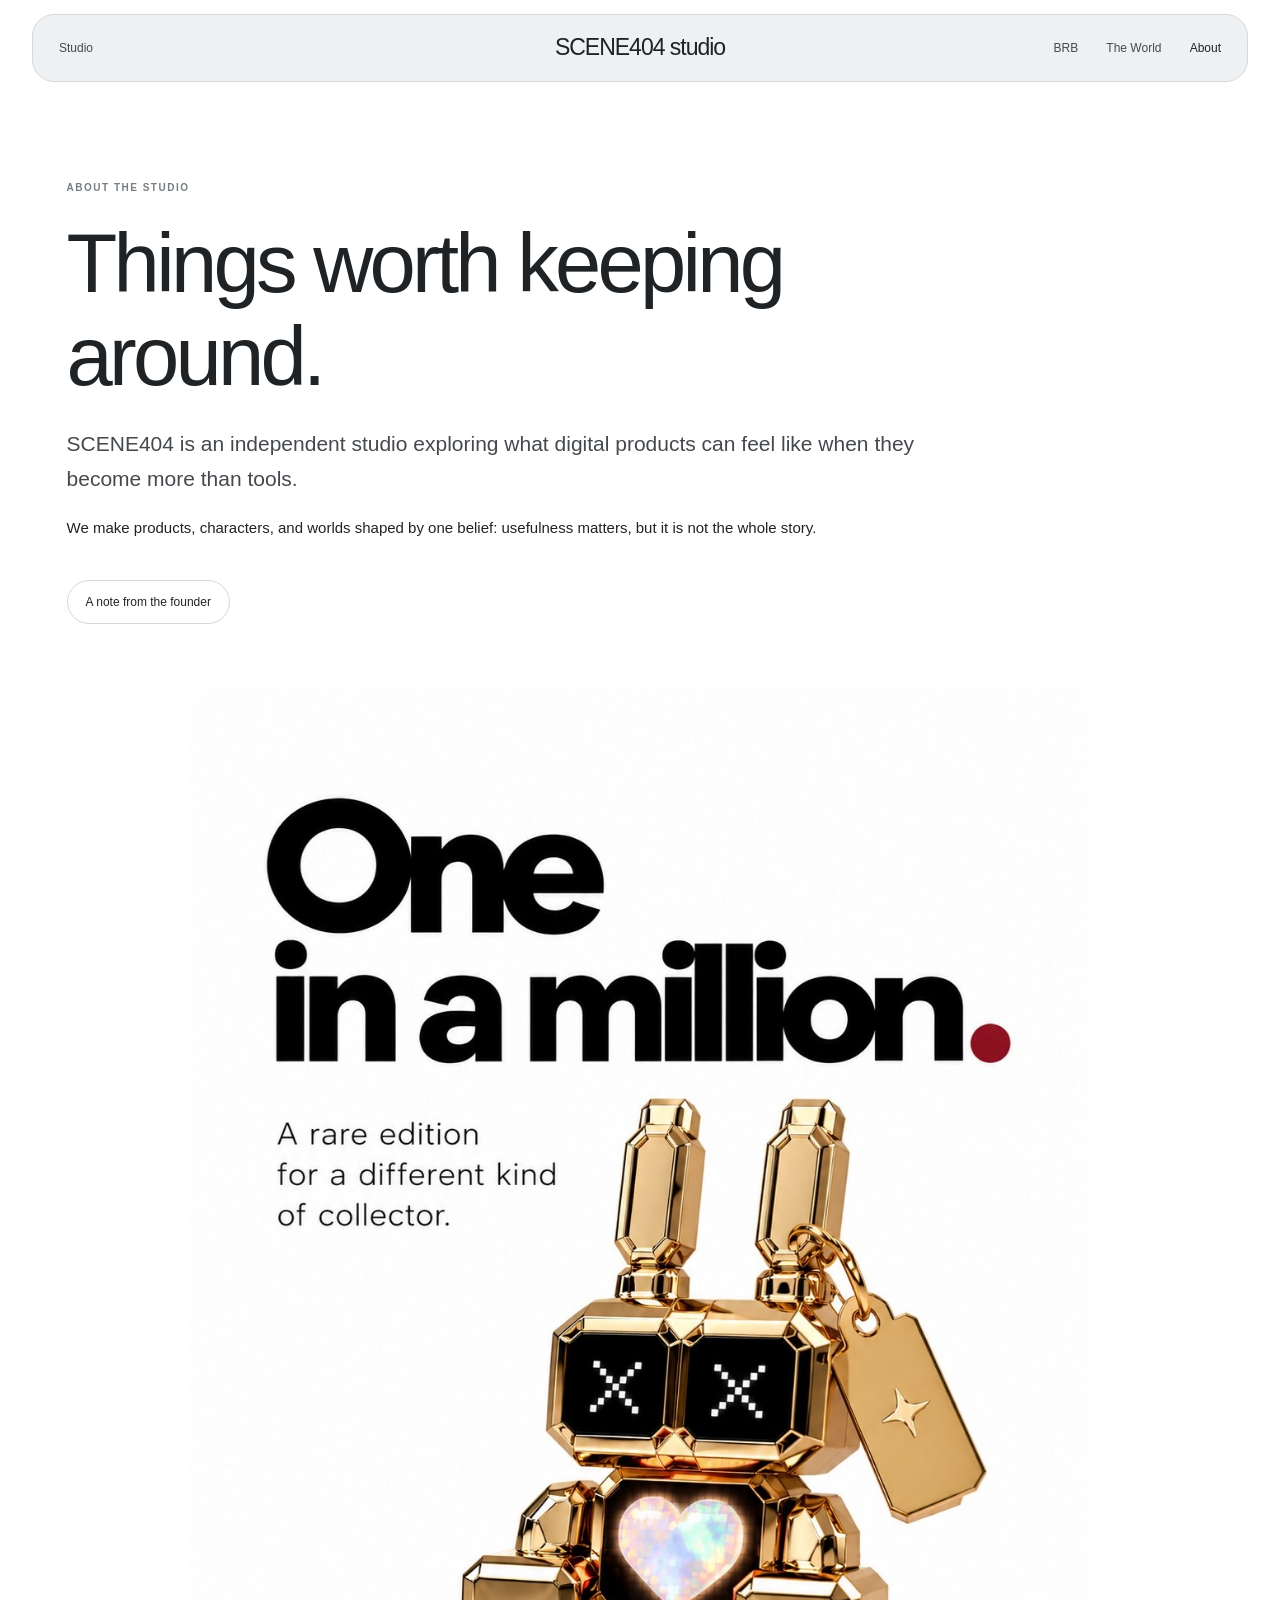
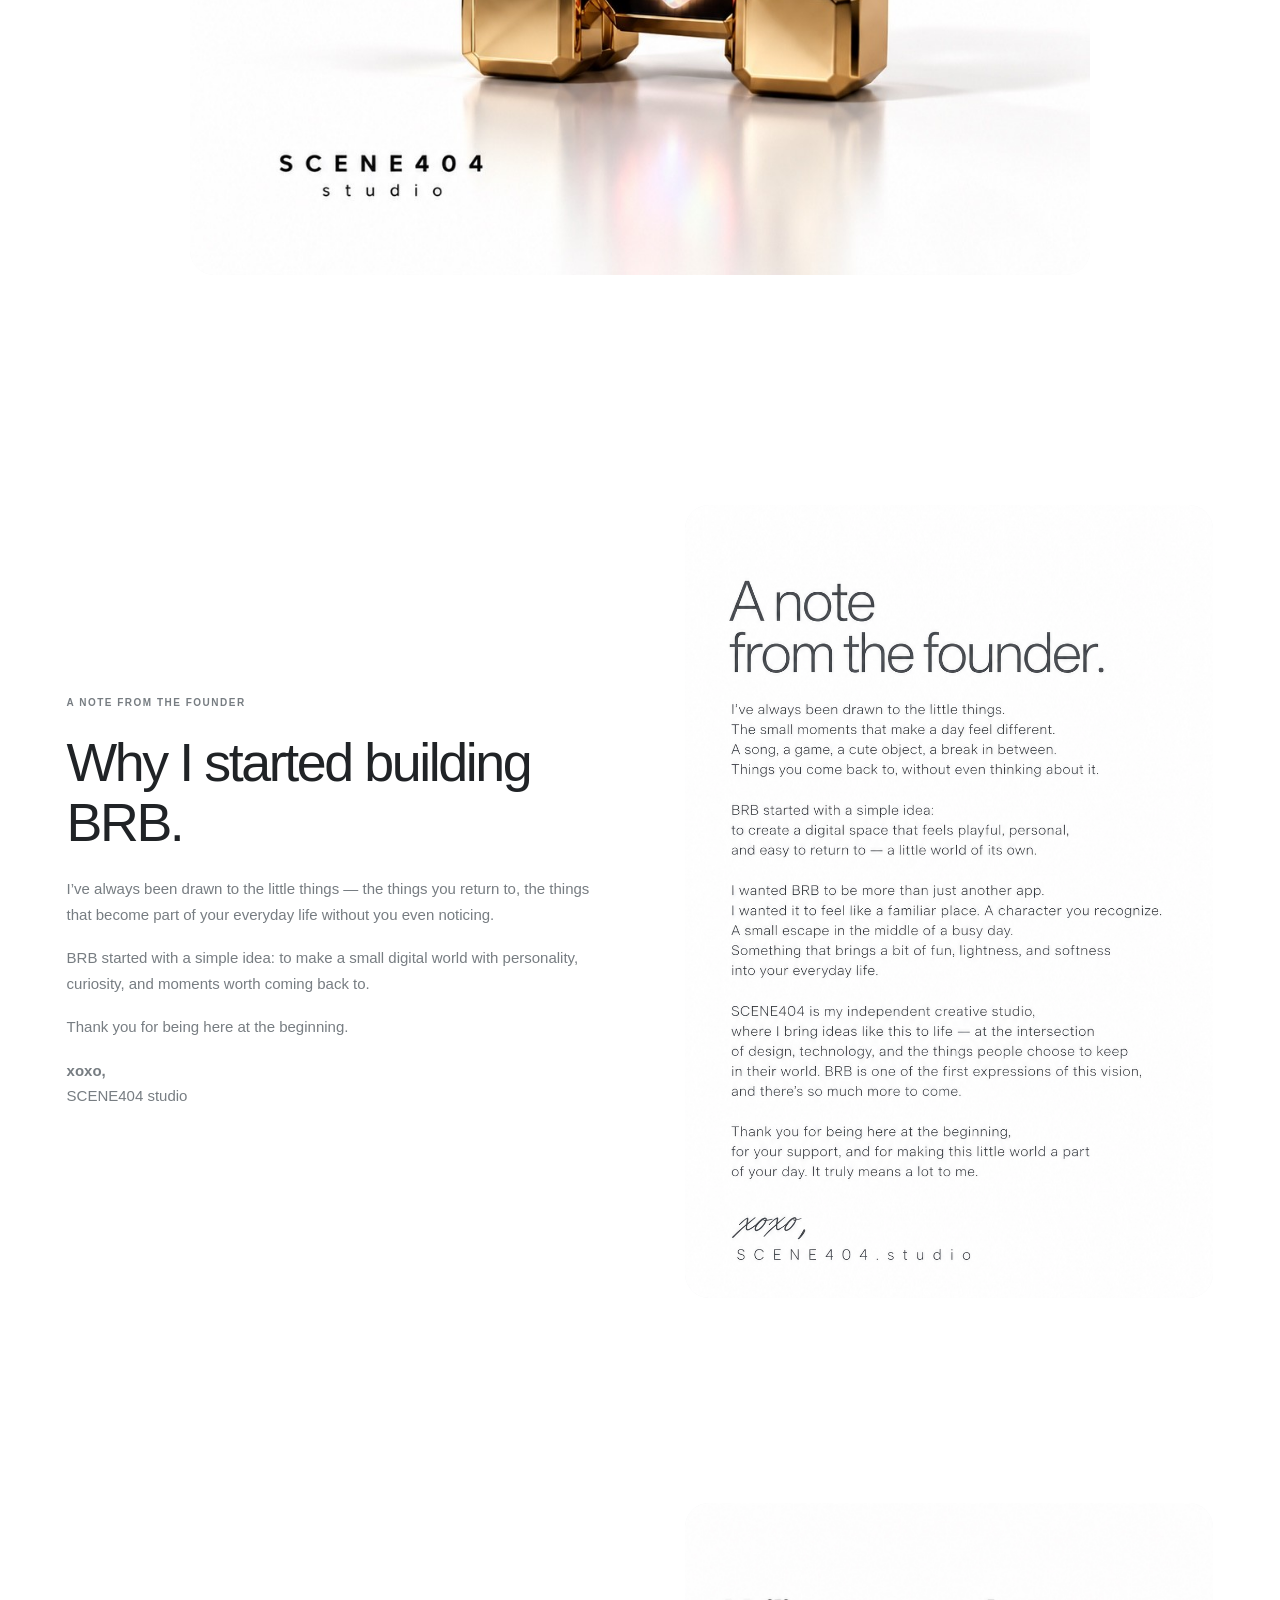
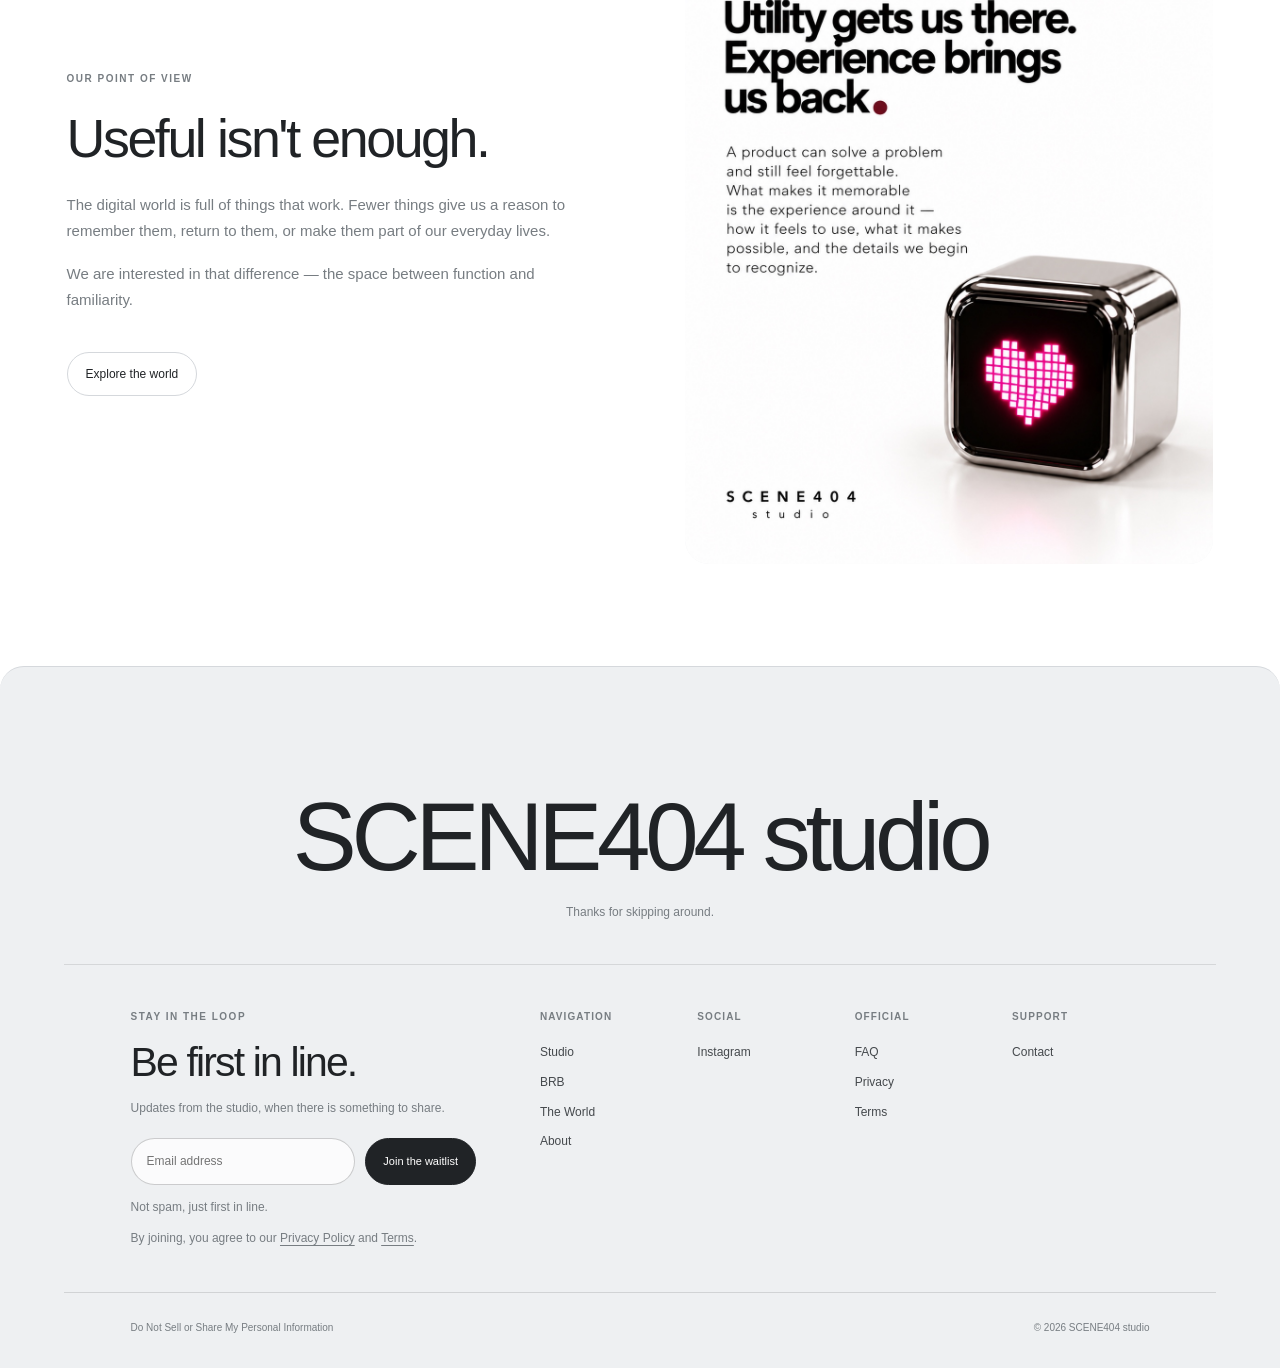
==== about.html @ 4a5c2e22 "Add files via upload" ====
<!DOCTYPE html>
<html lang="en">
<head>
<meta charset="UTF-8"><meta name="viewport" content="width=device-width, initial-scale=1.0">
<meta name="theme-color" content="#EEF0F2"><meta name="description" content="SCENE404 studio makes digital products and worlds worth keeping around.">
<title>About — SCENE404 studio</title><link rel="stylesheet" href="./style.css">
</head>
<body class="about-page">
<header class="site-header"><nav class="nav-links" aria-label="Main navigation"><a href="./index.html">Studio</a><a href="./brb.html">BRB</a><a href="./world.html">The World</a><a href="./about.html" aria-current="page">About</a></nav><a class="logo" href="./index.html" aria-label="SCENE404 studio home">SCENE404 studio</a></header>
<main>

<section class="hero section about-hero"><div class="hero-copy"><p class="eyebrow">ABOUT THE STUDIO</p><h1>Things worth keeping around.</h1><p class="hero-description">SCENE404 is an independent studio exploring what digital products can feel like when they become more than tools.</p><p>We make products, characters, and worlds shaped by one belief: usefulness matters, but it is not the whole story.</p><a class="pill-link" href="#founders-note">A note from the founder</a></div></section>
<section class="about-rare-image-section" aria-label="One in a million, a rare BRB edition"><div class="about-rare-image motion-media"><img src="./brb-one-in-a-million.jpeg" alt="One in a million — a rare gold BRB edition" loading="lazy"></div></section>
<section class="world section" id="founders-note"><div class="world-copy"><p class="eyebrow">A NOTE FROM THE FOUNDER</p><h2>Why I started building BRB.</h2><p>I’ve always been drawn to the little things — the things you return to, the things that become part of your everyday life without you even noticing.</p><p>BRB started with a simple idea: to make a small digital world with personality, curiosity, and moments worth coming back to.</p><p>Thank you for being here at the beginning.</p><p><strong>xoxo,</strong><br>SCENE404 studio</p></div><div class="world-media big-image motion-media"><img src="./founders-note.PNG" alt="A note from the founder of SCENE404 studio" loading="lazy"></div></section>
<section class="moments section about-point-of-view"><div class="moments-copy"><p class="eyebrow">OUR POINT OF VIEW</p><h2>Useful isn't enough.</h2><p>The digital world is full of things that work. Fewer things give us a reason to remember them, return to them, or make them part of our everyday lives.</p><p>We are interested in that difference — the space between function and familiarity.</p><a class="pill-link" href="./world.html">Explore the world</a></div><div class="moments-media big-image motion-media"><img src="./studio-point-of-view.jpeg" alt="Utility gets us there. Experience brings us back. A SCENE404 studio concept visual." loading="lazy"></div></section>
<section class="final-waitlist section"><div class="final-waitlist-copy"><p class="eyebrow">FOLLOW WHAT COMES NEXT</p><h2>A studio is more than one product.</h2><p>Join the list for new projects, first looks, and updates from SCENE404 studio.</p></div><form class="waitlist-form" action="https://formspree.io/f/xjgdddne" method="POST"><label for="about-email">Email address</label><div class="waitlist-form-row"><input id="about-email" type="email" name="email" placeholder="Your email address" autocomplete="email" required><button type="submit">Join the waitlist</button></div><p class="form-note">Not spam, just first in line.</p><p class="form-consent">By joining, you agree to our <a href="./privacy.html">Privacy Policy</a> and <a href="./terms.html">Terms</a>.</p></form></section>

</main>
<footer class="site-footer">
<div class="footer-brand"><a class="footer-logo" href="./index.html">SCENE404 studio</a><p class="footer-tagline">Thanks for skipping around.</p></div>
<div class="footer-main">
<div class="footer-newsletter"><p class="eyebrow">STAY IN THE LOOP</p><h2>Be first in line.</h2><p>Updates from the studio, when there is something to share.</p>
<form class="footer-waitlist-form" action="https://formspree.io/f/xjgdddne" method="POST">
<label class="visually-hidden" for="footer-about-email">Email address</label><input id="footer-about-email" type="email" name="email" placeholder="Email address" autocomplete="email" required><button type="submit">Join the waitlist</button></form>
<p class="footer-form-note">Not spam, just first in line.</p><p class="footer-form-consent">By joining, you agree to our <a href="./privacy.html">Privacy Policy</a> and <a href="./terms.html">Terms</a>.</p></div>
<div class="footer-columns">
<div class="footer-column"><p class="footer-heading">Navigation</p><a href="./index.html">Studio</a><a href="./brb.html">BRB</a><a href="./world.html">The World</a><a href="./about.html">About</a></div>
<div class="footer-column"><p class="footer-heading">Social</p><a href="https://instagram.com/scene404.studio" target="_blank" rel="noopener noreferrer">Instagram</a></div>
<div class="footer-column"><p class="footer-heading">Official</p><a href="./FAQ.html">FAQ</a><a href="./privacy.html">Privacy</a><a href="./terms.html">Terms</a></div>
<div class="footer-column"><p class="footer-heading">Support</p><a href="./contact.html">Contact</a></div>
</div></div>
<div class="footer-bottom"><p class="privacy-statement">Do Not Sell or Share My Personal Information</p><p class="copyright">© 2026 SCENE404 studio</p></div></footer>
<script src="./script.js" defer></script>
</body>
</html>
---- style.css ----
/* =========================================================
   SCENE404 STUDIO — CLEAN MASTER CSS
   Replaces the previous style.css completely.
   Supports: index.html, brb.html, world.html, about.html,
   and shared legal/contact pages.
   ========================================================= */

:root {
  color-scheme: light;
  --white: #fff;
  --black: #202326;
  --graphite: #45494d;
  --grey: #777d82;
  --light-grey: #a4a9ae;
  --line: #e5e7e9;
  --soft-grey: #f7f8f9;
  --scene-grey: #eef0f2;
  --scene-grey-border: #d5d8dc;
  --pink: #e9a6c5;
  --page-width: 1440px;
  --gutter: clamp(22px, 5.2vw, 76px);
  --section-space: clamp(64px, 8vw, 112px);
  --font: Inter, -apple-system, BlinkMacSystemFont, "Segoe UI", sans-serif;
  --ease: cubic-bezier(.22, 1, .36, 1);
}

* { box-sizing: border-box; }

html {
  scroll-behavior: smooth;
  scroll-padding-top: 110px;
  -webkit-text-size-adjust: 100%;
}

body {
  margin: 0;
  color: var(--black);
  background: var(--white);
  font-family: var(--font);
  font-size: 15px;
  font-weight: 400;
  line-height: 1.7;
  -webkit-font-smoothing: antialiased;
  text-rendering: optimizeLegibility;
}

body.mobile-menu-open { overflow: hidden; }

img {
  display: block;
  max-width: 100%;
  height: auto;
}

a { color: inherit; text-decoration: none; }
button, input { font: inherit; }
button, a, input { -webkit-tap-highlight-color: transparent; }
button { cursor: pointer; }
p { margin: 0 0 18px; }
p:last-child { margin-bottom: 0; }

h1, h2, h3 {
  margin: 0;
  font-weight: 400;
  letter-spacing: -.045em;
  line-height: 1.12;
}
h1 { font-size: clamp(44px, 6.5vw, 88px); }
h2 { font-size: clamp(32px, 4.2vw, 56px); }
h3 { font-size: clamp(23px, 2.5vw, 32px); }
em { font-style: normal; }

::selection { background: #f6dce8; color: var(--black); }
:focus-visible { outline: 2px solid var(--black); outline-offset: 4px; }
main { width: 100%; min-width: 0; }

.section {
  width: min(100%, var(--page-width));
  margin-inline: auto;
  padding-inline: var(--gutter);
}

.eyebrow {
  margin: 0 0 22px;
  color: var(--grey);
  font-size: 10px;
  font-weight: 600;
  letter-spacing: .15em;
  line-height: 1.5;
  text-transform: uppercase;
}

.hero-description,
.section-description {
  margin-top: 24px;
  color: var(--graphite);
  font-size: clamp(17px, 1.8vw, 21px);
  line-height: 1.65;
}

/* ------------------------- HEADER ------------------------- */

.site-header {
  position: fixed;
  top: 14px;
  left: 50%;
  z-index: 1000;
  display: flex;
  align-items: center;
  justify-content: space-between;
  gap: 24px;
  width: calc(100% - 64px);
  max-width: 1320px;
  min-height: 68px;
  margin: 0;
  padding: 14px 26px;
  border: 1px solid var(--scene-grey-border);
  border-radius: 22px;
  background: rgba(238, 240, 242, .97);
  transform: translateX(-50%);
  transition: top .3s var(--ease), transform .3s var(--ease),
              opacity .25s ease, box-shadow .25s ease;
  -webkit-backdrop-filter: blur(14px);
  backdrop-filter: blur(14px);
}

.site-header.is-hidden {
  transform: translate(-50%, -150%);
  opacity: 0;
  pointer-events: none;
}

.site-header.is-compact { box-shadow: 0 6px 24px rgba(32, 35, 38, .08); }

.site-header .nav-links {
  display: flex;
  align-items: center;
  gap: clamp(16px, 2.2vw, 30px);
  width: 100%;
}

.site-header .nav-links a {
  flex: 0 0 auto;
  color: var(--graphite);
  font-size: 12px;
  line-height: 1.5;
  white-space: nowrap;
}

.site-header .nav-links a:first-child { margin-right: auto; }
.site-header .nav-links a:nth-child(2) { margin-left: auto; }
.site-header .nav-links a[aria-current="page"] { color: var(--black); }

.site-header .logo {
  position: absolute;
  top: 50%;
  left: 50%;
  z-index: 2;
  width: max-content;
  max-width: 40%;
  color: var(--black);
  font-size: clamp(17px, 1.8vw, 24px);
  font-weight: 500;
  letter-spacing: -.045em;
  line-height: 1.2;
  text-align: center;
  white-space: nowrap;
  transform: translate(-50%, -50%);
}

.site-header:has(.desktop-nav) {
  display: grid;
  grid-template-columns: minmax(150px, 1fr) auto minmax(130px, 1fr);
  gap: 24px;
}

.site-header .header-logo {
  grid-column: 1;
  justify-self: start;
  color: var(--black);
  font-size: 20px;
  font-weight: 500;
  letter-spacing: -.05em;
  white-space: nowrap;
}

.site-header .header-logo span { font-size: .55em; vertical-align: top; }

.site-header .desktop-nav {
  grid-column: 2;
  display: flex;
  align-items: center;
  justify-content: center;
  gap: clamp(18px, 2.4vw, 32px);
  white-space: nowrap;
}

.site-header .desktop-nav a {
  color: var(--graphite);
  font-size: 12px;
  white-space: nowrap;
}

.site-header .desktop-nav a[aria-current="page"] { color: var(--black); }

.site-header .header-cta {
  grid-column: 3;
  justify-self: end;
  padding: 9px 16px;
  border: 1px solid var(--black);
  border-radius: 999px;
  color: var(--black);
  font-size: 11px;
  line-height: 1.4;
  white-space: nowrap;
}

/* Mobile toggle supports both current scripts:
   index.html appends it to body; other pages append it to header. */
.mobile-menu-toggle {
  display: none;
  align-items: center;
  justify-content: center;
  flex-direction: column;
  gap: 5px;
  width: 40px;
  height: 40px;
  padding: 8px;
  border: 0;
  border-radius: 50%;
  background: transparent;
}

.mobile-menu-toggle span {
  display: block;
  width: 22px;
  height: 2px;
  border-radius: 2px;
  background: var(--black);
}

.mobile-menu-backdrop,
.mobile-menu-drawer { display: none; }

.mobile-menu-backdrop.is-visible {
  position: fixed;
  inset: 0;
  z-index: 1100;
  display: block;
  background: rgba(32, 35, 38, .2);
  -webkit-backdrop-filter: blur(3px);
  backdrop-filter: blur(3px);
}

.mobile-menu-drawer.is-visible {
  position: fixed;
  top: 0;
  right: 0;
  z-index: 1101;
  display: flex;
  width: min(82vw, 340px);
  height: 100vh;
  height: 100dvh;
  padding: 90px 28px 32px;
  flex-direction: column;
  gap: 0;
  overflow-y: auto;
  background: rgba(238, 240, 242, .98);
  -webkit-backdrop-filter: blur(20px);
  backdrop-filter: blur(20px);
  box-shadow: -12px 0 40px rgba(0, 0, 0, .08);
}

.mobile-menu-drawer a {
  display: block;
  padding: 18px 0;
  border-bottom: 1px solid rgba(32, 35, 38, .12);
  color: var(--black);
  font-size: 20px;
}

/* --------------------- BUTTONS / LINKS -------------------- */

.pill-link {
  display: inline-flex;
  align-items: center;
  justify-content: center;
  width: fit-content;
  max-width: 100%;
  min-height: 44px;
  margin-top: 22px;
  padding: 11px 22px;
  border: 1px solid var(--black);
  border-radius: 999px;
  background: var(--white);
  color: var(--black);
  font-size: 12px;
  font-weight: 500;
  line-height: 1.4;
  text-align: center;
  transition: background .2s ease, color .2s ease;
}

.pill-link:hover { background: var(--black); color: var(--white); }

.text-link {
  display: inline-flex;
  align-items: center;
  gap: 8px;
  margin-top: 12px;
  padding-bottom: 4px;
  border-bottom: 1px solid var(--line);
  font-size: 12px;
}
.text-link:hover { border-color: var(--black); }

/* --------------------------- IMAGES ----------------------- */

.big-image,
.hero-media,
.world-media,
.app-media,
.moments-media,
.motion-media,
.about-logo-media,
.founders-note-media,
.world-feature-media {
  position: relative;
  width: 100%;
  min-width: 0;
  height: auto;
  min-height: 0;
  overflow: hidden;
  border-radius: 14px;
  background: var(--soft-grey);
}

.big-image img,
.hero-media img,
.world-media img,
.app-media img,
.moments-media img,
.motion-media img,
.about-logo-image,
.founders-note-image,
.world-feature-media img {
  display: block;
  width: 100%;
  height: auto;
  max-height: none;
  object-fit: contain;
  object-position: center;
  border-radius: inherit;
}

.motion-media img,
.big-image img {
  transform: scale(var(--scroll-image-scale, 1));
  transform-origin: center center;
  transition: transform .55s var(--ease);
  will-change: transform;
}

@media (hover: hover) and (pointer: fine) {
  .motion-media:hover img,
  .big-image:hover img { transform: scale(1.012); }
}

/* ------------------------- STUDIO HOME -------------------- */

.studio-page .hero {
  display: flex;
  align-items: flex-end;
  min-height: min(680px, 76vh);
  padding-top: clamp(170px, 16vw, 210px);
  padding-bottom: clamp(84px, 11vw, 150px);
}

.studio-page .hero-copy,
.studio-page .hero h1 { max-width: 900px; }
.studio-page .hero-description { max-width: 620px; }

.world.section,
.app.section,
.moments.section {
  display: grid;
  grid-template-columns: minmax(0, 1fr) minmax(0, 1fr);
  align-items: center;
  gap: clamp(40px, 7vw, 104px);
  padding-top: var(--section-space);
  padding-bottom: var(--section-space);
}

.world-copy,
.app-copy,
.moments-copy {
  min-width: 0;
  max-width: 560px;
}

.world-copy h2,
.app-copy h2,
.moments-copy h2 { margin-bottom: 24px; }

.world-copy > p:not(.eyebrow),
.app-copy > p:not(.eyebrow),
.moments-copy > p:not(.eyebrow) { color: var(--grey); }

.studio-about {
  max-width: 1000px;
  padding-top: var(--section-space);
  padding-bottom: var(--section-space);
}

.studio-about h2 { max-width: 850px; margin-bottom: 24px; }
.studio-about-copy > p:not(.eyebrow) { max-width: 650px; color: var(--grey); }

/* ---------------------------- BRB ------------------------- */

.brb-page .hero {
  display: grid;
  grid-template-columns: minmax(0, 1fr) minmax(0, 1fr);
  align-items: center;
  gap: clamp(40px, 7vw, 100px);
  padding-top: clamp(150px, 13vw, 190px);
  padding-bottom: clamp(70px, 9vw, 124px);
}
.brb-page .hero-copy { min-width: 0; max-width: 600px; }

/* ------------------------- THE WORLD ---------------------- */

.world-page .world-hero:not(.hero) {
  display: block;
  padding-top: 180px;
  padding-bottom: clamp(70px, 9vw, 124px);
}
.world-page .world-hero-copy { max-width: 850px; }
.world-page .world-hero-copy h1 { margin-bottom: 24px; }
.world-page .world-hero-copy .hero-description { max-width: 600px; }

.world-page .hero.world-hero {
  display: grid;
  grid-template-columns: minmax(0, 1fr) minmax(0, 1fr);
  align-items: center;
  gap: clamp(40px, 7vw, 100px);
  padding-top: 180px;
  padding-bottom: clamp(70px, 9vw, 124px);
}

.world-page .world-feature {
  display: grid;
  grid-template-columns: minmax(0, 1fr) minmax(0, 1fr);
  align-items: center;
  gap: clamp(40px, 7vw, 100px);
  padding-top: var(--section-space);
  padding-bottom: var(--section-space);
  border-top: 1px solid var(--line);
}

.world-page .world-feature-copy { min-width: 0; max-width: 560px; }
.world-page .world-feature-copy h2 { margin-bottom: 24px; }
.world-page .world-feature-copy > p:not(.eyebrow) { color: var(--grey); }

.world-page .world-feature-reverse .world-feature-copy,
.world-page .world-feature-reverse .app-copy { order: 2; }

.world-page .world-feature-reverse .world-feature-media,
.world-page .world-feature-reverse .app-media { order: 1; }

.world-page .world-idea,
.world-page .world-point-of-view {
  display: block;
  max-width: 100%;
  padding-top: var(--section-space);
  padding-bottom: var(--section-space);
  border-top: 1px solid var(--line);
}

.world-page .world-point-of-view h2,
.world-page .world-idea h2 { max-width: 720px; margin-bottom: 24px; }

.world-page .world-point-of-view > p:not(.eyebrow) { max-width: 600px; color: var(--grey); }

/* ----------------------------- ABOUT ---------------------- */

.about-page .about-hero,
.about-page .hero {
  display: grid;
  grid-template-columns: minmax(0, 1fr) minmax(0, 1fr);
  align-items: center;
  gap: clamp(40px, 7vw, 100px);
  padding-top: 180px;
  padding-bottom: clamp(70px, 9vw, 124px);
}

.about-page .about-hero-copy,
.about-page .hero-copy { min-width: 0; max-width: 600px; }
.about-page .about-hero-copy h1 { margin-bottom: 24px; }

.about-page .section-description {
  max-width: 560px;
  color: var(--grey);
  font-size: clamp(16px, 1.8vw, 20px);
}

.about-page .about-story {
  display: grid;
  grid-template-columns: minmax(0, 1fr) minmax(0, 1fr);
  align-items: start;
  gap: clamp(40px, 7vw, 100px);
  padding-top: var(--section-space);
  padding-bottom: var(--section-space);
  border-top: 1px solid var(--line);
}

.about-page .about-story-heading,
.about-page .about-story-copy { min-width: 0; max-width: 600px; }
.about-page .about-story-copy p { color: var(--grey); }

.about-page .founders-note-section {
  display: grid;
  grid-template-columns: minmax(0, .8fr) minmax(0, 1.2fr);
  align-items: center;
  gap: clamp(40px, 7vw, 100px);
  padding-top: var(--section-space);
  padding-bottom: var(--section-space);
  border-top: 1px solid var(--line);
}
.about-page .founders-note-copy { min-width: 0; max-width: 520px; }
.about-page .founders-note-copy h2 { margin-bottom: 24px; }

/* ---------------------------- FORMS ----------------------- */

.final-waitlist {
  display: grid;
  grid-template-columns: minmax(0, 1fr) minmax(0, 1fr);
  gap: clamp(36px, 7vw, 100px);
  padding-top: var(--section-space);
  padding-bottom: var(--section-space);
  border-top: 1px solid var(--line);
}

/* Keep page-level duplicate signups hidden; the shared footer signup remains. */
main .final-waitlist,
main .world-waitlist,
main .brb-waitlist,
main .about-waitlist { display: none; }

.waitlist-form,
.newsletter-form,
.footer-waitlist-form {
  display: flex;
  flex-direction: column;
  align-items: flex-start;
  gap: 10px;
  width: 100%;
  margin-top: 20px;
}

.waitlist-form input,
.newsletter-form input,
.footer-waitlist-form input {
  display: block;
  width: 100%;
  min-width: 0;
  min-height: 46px;
  padding: 12px 16px;
  border: 1px solid var(--line);
  border-radius: 999px;
  background: var(--white);
  color: var(--black);
  font-size: 12px;
}

.waitlist-form input:focus,
.newsletter-form input:focus,
.footer-waitlist-form input:focus { border-color: var(--graphite); outline: none; }

.waitlist-form button,
.newsletter-form button,
.footer-waitlist-form button {
  display: inline-flex;
  align-items: center;
  justify-content: center;
  min-height: 44px;
  padding: 11px 22px;
  border: 1px solid var(--black);
  border-radius: 999px;
  background: var(--black);
  color: var(--white);
  font-size: 12px;
  line-height: 1.4;
}

.waitlist-form button:hover,
.newsletter-form button:hover,
.footer-waitlist-form button:hover {
  background: var(--white);
  color: var(--black);
}

.footer-form-consent,
.form-consent,
.form-note,
.footer-form-note {
  margin-top: 10px;
  color: var(--grey);
  font-size: 11px;
  line-height: 1.7;
}

.footer-form-consent a,
.form-consent a {
  text-decoration: underline;
  text-decoration-color: var(--light-grey);
  text-underline-offset: 3px;
}

/* ----------------------- SHARED FOOTER -------------------- */

.site-footer {
  position: relative;
  display: block;
  width: 100%;
  margin: 0;
  padding: clamp(28px, 5vw, 64px) clamp(24px, 5vw, 80px) 24px;
  border-top: 1px solid rgba(32, 35, 38, .10);
  border-radius: 24px 24px 0 0;
  background: var(--scene-grey);
  color: var(--graphite);
  overflow: hidden;
  text-align: left;
}

.site-footer,
.site-footer * { box-sizing: border-box; }
.site-footer a { color: inherit; text-decoration: none; }

.site-footer .footer-brand {
  display: flex;
  flex-direction: column;
  align-items: center;
  width: 100%;
  padding: 20px 0 42px;
  text-align: center;
}

.site-footer .footer-logo {
  display: inline-block;
  max-width: 100%;
  color: var(--black);
  font-size: clamp(42px, 7.5vw, 100px);
  font-weight: 400;
  letter-spacing: -.055em;
  line-height: 1.08;
  overflow-wrap: anywhere;
}

.site-footer .footer-brand p {
  margin: 14px 0 0;
  color: var(--grey);
  font-size: 12px;
  line-height: 1.6;
  text-align: center;
}

.site-footer .footer-main {
  display: grid;
  grid-template-columns: minmax(220px, .85fr) minmax(0, 1.5fr);
  align-items: start;
  gap: clamp(28px, 5vw, 72px);
  width: 100%;
  padding: 44px 0;
  border-top: 1px solid rgba(32, 35, 38, .12);
}

.site-footer .footer-newsletter {
  grid-column: 1;
  grid-row: 1;
  display: block;
  width: 100%;
  max-width: 440px;
  min-width: 0;
  margin: 0;
  text-align: left;
}

.site-footer .footer-newsletter .eyebrow {
  margin: 0 0 16px;
  color: var(--grey);
  font-size: 10px;
  font-weight: 600;
  letter-spacing: .15em;
  text-transform: uppercase;
}

.site-footer .footer-newsletter h2 {
  margin: 0;
  color: var(--black);
  font-size: clamp(28px, 3.2vw, 42px);
  font-weight: 400;
  letter-spacing: -.045em;
  line-height: 1.12;
}

.site-footer .footer-newsletter > p:not(.eyebrow) {
  margin: 12px 0 0;
  color: var(--grey);
  font-size: 12px;
}

.site-footer .newsletter-form,
.site-footer .footer-waitlist-form {
  display: flex;
  flex-direction: row;
  align-items: stretch;
  gap: 10px;
  width: 100%;
  margin-top: 20px;
}

.site-footer .newsletter-form input,
.site-footer .footer-waitlist-form input {
  flex: 1 1 auto;
  width: 100%;
  min-width: 0;
  min-height: 46px;
  padding: 12px 15px;
  border: 1px solid rgba(32, 35, 38, .22);
  border-radius: 999px;
  background: rgba(255, 255, 255, .75);
  color: var(--black);
  font-size: 12px;
}

.site-footer .newsletter-form button,
.site-footer .footer-waitlist-form button {
  display: inline-flex;
  flex: 0 0 auto;
  align-items: center;
  justify-content: center;
  min-height: 46px;
  padding: 0 17px;
  border: 1px solid var(--black);
  border-radius: 999px;
  background: var(--black);
  color: var(--white);
  font-size: 11px;
  line-height: 1.3;
  white-space: nowrap;
}

.site-footer .newsletter-form button:hover,
.site-footer .footer-waitlist-form button:hover {
  background: transparent;
  color: var(--black);
}

.site-footer .footer-columns {
  display: grid;
  grid-column: 2;
  grid-row: 1;
  grid-template-columns: repeat(4, minmax(0, 1fr));
  align-items: start;
  gap: 20px;
  width: 100%;
  min-width: 0;
  margin: 0;
}

.site-footer .footer-column {
  display: flex;
  flex-direction: column;
  align-items: flex-start;
  gap: 10px;
  min-width: 0;
}

.site-footer .footer-heading {
  margin: 0 0 8px;
  color: var(--grey);
  font-size: 10px;
  font-weight: 600;
  letter-spacing: .11em;
  line-height: 1.6;
  text-transform: uppercase;
}

.site-footer .footer-column a,
.site-footer .footer-nav a {
  display: block;
  min-width: 0;
  color: var(--graphite);
  font-size: 12px;
  line-height: 1.65;
  overflow-wrap: anywhere;
}

.site-footer .footer-nav {
  display: grid;
  grid-column: 2;
  grid-row: 1;
  grid-template-columns: repeat(4, minmax(0, 1fr));
  align-items: start;
  gap: 20px;
  width: 100%;
  min-width: 0;
  margin: 0;
}

.site-footer .footer-nav a:hover,
.site-footer .footer-column a:hover { color: var(--black); opacity: .7; }

.site-footer .footer-bottom {
  display: flex;
  align-items: center;
  justify-content: space-between;
  flex-wrap: wrap;
  gap: 10px 20px;
  width: 100%;
  min-height: 52px;
  padding-top: 18px;
  border-top: 1px solid rgba(32, 35, 38, .14);
  text-align: left;
}

.site-footer .footer-bottom p,
.site-footer .footer-bottom a,
.site-footer .copyright {
  margin: 0;
  color: var(--grey);
  font-size: 10px;
  line-height: 1.7;
}

/* -------------------- LEGAL / CONTACT / FAQ --------------- */

.legal-page {
  width: min(100%, 980px);
  margin-inline: auto;
  padding: 140px var(--gutter) 100px;
}

.legal-hero {
  max-width: 800px;
  padding-bottom: 64px;
  border-bottom: 1px solid var(--line);
}

.legal-hero h1 { font-size: clamp(42px, 6vw, 76px); }

.legal-intro {
  max-width: 640px;
  margin-top: 24px;
  color: var(--grey);
  font-size: clamp(16px, 1.8vw, 20px);
}

.legal-updated { margin-top: 20px; color: var(--grey); font-size: 11px; }
.legal-content, .faq-list { width: 100%; }

.legal-section, .faq-item {
  padding: 32px 0;
  border-bottom: 1px solid var(--line);
}

.legal-section h2, .faq-item h2 {
  margin-bottom: 16px;
  font-size: clamp(22px, 2.5vw, 29px);
}

.legal-section p, .faq-item p, .legal-section ul {
  max-width: 740px;
  color: var(--graphite);
  font-size: 14px;
  line-height: 1.9;
}

.legal-section ul { padding-left: 22px; }

.legal-cta {
  margin-top: 72px;
  padding: clamp(30px, 5vw, 64px);
  background: var(--soft-grey);
}

.legal-cta h2 { max-width: 650px; font-size: clamp(30px, 4.2vw, 52px); }

.contact-content {
  display: grid;
  grid-template-columns: repeat(2, minmax(0, 1fr));
  gap: 0 clamp(28px, 6vw, 80px);
}

.contact-block {
  min-width: 0;
  padding: 32px 0;
  border-bottom: 1px solid var(--line);
}

.contact-block h2 { margin-bottom: 16px; font-size: clamp(25px, 3vw, 36px); }
.contact-block > p:not(.eyebrow) { max-width: 480px; color: var(--grey); font-size: 14px; }
.contact-note { margin-top: 16px; font-size: 12px; }

.visually-hidden {
  position: absolute !important;
  width: 1px !important;
  height: 1px !important;
  padding: 0 !important;
  overflow: hidden !important;
  clip: rect(0, 0, 0, 0) !important;
  white-space: nowrap !important;
  border: 0 !important;
}

/* ---------------------------- TABLET ---------------------- */

@media (max-width: 1000px) {
  :root { --section-space: 80px; }

  .site-header { gap: 16px; padding-inline: 20px; }
  .site-header .desktop-nav { gap: 16px; }
  .site-header .desktop-nav a,
  .site-header .nav-links a { font-size: 11px; }

  .site-footer .footer-main {
    grid-template-columns: minmax(0, 1fr);
    gap: 36px;
  }

  .site-footer .footer-newsletter {
    grid-column: 1;
    grid-row: 1;
    max-width: 540px;
  }

  .site-footer .footer-columns,
  .site-footer .footer-nav {
    grid-column: 1;
    grid-row: 2;
  }

  .site-footer .footer-columns { gap: 20px; }
}

/* ---------------------------- MOBILE ---------------------- */

@media (max-width: 680px) {
  :root {
    --gutter: 22px;
    --section-space: 62px;
  }

  body { font-size: 14px; }
  h1 { font-size: clamp(42px, 11vw, 60px); }
  h2 { font-size: clamp(30px, 8.5vw, 43px); }

  .site-header {
    top: 12px;
    display: flex;
    align-items: center;
    justify-content: space-between;
    gap: 12px;
    width: calc(100% - 32px);
    min-height: 60px;
    padding: 10px 14px;
    border-radius: 20px;
  }

  .site-header .nav-links,
  .site-header .desktop-nav { display: none !important; }

  .site-header .logo {
    position: static;
    max-width: calc(100% - 50px);
    font-size: 18px;
    transform: none;
  }

  .site-header .header-logo { font-size: 18px; }
  .site-header .header-cta { display: none; }

  /* On pages whose script places the toggle inside the header. */
  .site-header .mobile-menu-toggle {
    display: flex;
    flex: 0 0 40px;
    margin-left: auto;
  }

  /* On index.html the toggle is a separate button in the body. */
  body > .mobile-menu-toggle {
    position: fixed;
    top: 18px;
    left: 16px;
    z-index: 1200;
    display: flex;
    width: 48px;
    height: 48px;
    padding: 12px;
    border: 1px solid var(--scene-grey-border);
    background: var(--scene-grey);
    box-shadow: 0 3px 14px rgba(32, 35, 38, .06);
    opacity: 0;
    visibility: hidden;
    pointer-events: none;
    transform: translateY(-80px);
    transition: opacity .22s ease, transform .3s var(--ease), visibility .22s ease;
  }

  body > .mobile-menu-toggle.is-visible {
    opacity: 1;
    visibility: visible;
    pointer-events: auto;
    transform: translateY(0);
  }

  body > .mobile-menu-toggle.is-hidden {
    opacity: 0;
    visibility: hidden;
    pointer-events: none;
    transform: translateY(-80px);
  }

  .site-header.is-compact {
    top: 12px;
    left: 12px;
    width: 48px;
    min-height: 48px;
    padding: 4px;
    border-radius: 50%;
    transform: none;
    opacity: 1;
    pointer-events: auto;
  }

  .site-header.is-compact .logo,
  .site-header.is-compact .header-logo,
  .site-header.is-compact .header-cta { display: none !important; }

  .site-header.is-compact .mobile-menu-toggle {
    display: flex;
    width: 38px;
    height: 38px;
    margin: 0;
  }

  .studio-page .hero {
    min-height: 0;
    padding-top: 145px;
    padding-bottom: 78px;
  }

  .world.section,
  .app.section,
  .moments.section,
  .brb-page .hero,
  .world-page .world-feature,
  .about-page .about-hero,
  .about-page .about-story,
  .about-page .founders-note-section {
    grid-template-columns: minmax(0, 1fr);
    gap: 28px;
  }

  .world-page .world-hero:not(.hero) { padding-top: 140px; }

  .world-page .hero.world-hero {
    grid-template-columns: minmax(0, 1fr);
    padding-top: 140px;
  }

  .about-page .about-hero,
  .about-page .hero,
  .brb-page .hero { padding-top: 140px; }

  .world.section,
  .app.section,
  .moments.section {
    padding-top: var(--section-space);
    padding-bottom: var(--section-space);
  }

  .world-page .world-feature-reverse .world-feature-copy,
  .world-page .world-feature-reverse .world-feature-media,
  .world-page .world-feature-reverse .app-copy,
  .world-page .world-feature-reverse .app-media { order: initial; }

  .world-page .world-idea,
  .world-page .world-point-of-view,
  .studio-about {
    padding-top: var(--section-space);
    padding-bottom: var(--section-space);
  }

  .contact-content { grid-template-columns: minmax(0, 1fr); }

  .legal-page { padding-top: 120px; padding-bottom: 68px; }
  .legal-hero { padding-bottom: 44px; }
  .legal-section, .faq-item { padding: 26px 0; }
  .legal-cta { margin-top: 60px; padding: 28px 22px; }

  /* Mobile footer: newsletter first, then a clear 2 × 2 link grid. */
  .site-footer {
    padding: 30px 22px 20px;
    border-radius: 22px 22px 0 0;
  }

  .site-footer .footer-brand { padding: 8px 0 28px; }

  .site-footer .footer-logo {
    font-size: clamp(36px, 10vw, 54px);
    letter-spacing: -.045em;
  }

  .site-footer .footer-main {
    grid-template-columns: minmax(0, 1fr);
    gap: 30px;
    padding: 28px 0;
  }

  .site-footer .footer-newsletter {
    grid-column: 1;
    grid-row: 1;
    max-width: none;
  }

  .site-footer .newsletter-form,
  .site-footer .footer-waitlist-form {
    flex-direction: row;
    align-items: stretch;
    gap: 8px;
  }

  .site-footer .newsletter-form input,
  .site-footer .footer-waitlist-form input {
    flex: 1 1 auto;
    width: 100%;
    min-width: 0;
  }

  .site-footer .newsletter-form button,
  .site-footer .footer-waitlist-form button {
    flex: 0 0 auto;
    min-width: 44px;
    padding-inline: 13px;
    font-size: 10px;
  }

  .site-footer .footer-columns {
    grid-column: 1;
    grid-row: 2;
    grid-template-columns: repeat(2, minmax(0, 1fr));
    gap: 26px 18px;
  }

  .site-footer .footer-nav {
    grid-column: 1;
    grid-row: 2;
    grid-template-columns: repeat(2, minmax(0, 1fr));
    gap: 16px 18px;
  }

  .site-footer .footer-column a,
  .site-footer .footer-nav a { font-size: 13px; }

  .site-footer .footer-bottom {
    justify-content: space-between;
    min-height: 0;
    padding-top: 16px;
  }

  .big-image,
  .hero-media,
  .world-media,
  .app-media,
  .moments-media,
  .motion-media,
  .about-logo-media,
  .founders-note-media,
  .world-feature-media { border-radius: 17px; }

  /* Do not hide images on About or The World. */
  body.about-page main img,
  body.world-page main img {
    max-width: 100%;
    height: auto;
  }

  body.about-page main > section,
  body.world-page main > section { min-height: 0; }
}

/* ---------------------- REDUCED MOTION -------------------- */

@media (prefers-reduced-motion: reduce) {
  html { scroll-behavior: auto; }
  *,
  *::before,
  *::after {
    animation-duration: .01ms !important;
    animation-iteration-count: 1 !important;
    scroll-behavior: auto !important;
    transition-duration: .01ms !important;
  }
}


/* =========================================================
   SCENE404 — CURRENT HTML COMPATIBILITY + INTERACTIONS
   Shared across Studio, BRB, The World and About.
   ========================================================= */
.hero { display:grid; grid-template-columns:minmax(0,1fr) minmax(280px,.92fr); align-items:center; gap:clamp(32px,7vw,100px); min-height:min(760px,92vh); padding-top:150px; padding-bottom:90px; }
.hero:has(.hero-copy:only-child) { grid-template-columns:minmax(0,1fr); min-height:72vh; }
.hero-copy,.world-copy,.app-copy,.moments-copy,.final-waitlist-copy { max-width:680px; }
.hero-copy h1 { max-width:850px; }
.pill-link { display:inline-flex; align-items:center; justify-content:center; min-height:44px; margin-top:22px; padding:11px 18px; border:1px solid var(--scene-grey-border); border-radius:999px; background:#fff; color:var(--black); font-size:12px; transition:background .25s ease,border-color .25s ease,transform .25s var(--ease); }
.pill-link:hover { background:var(--scene-grey); border-color:#c5c9cd; transform:translateY(-2px); }
.world,.app,.moments { display:grid; grid-template-columns:minmax(0,1fr) minmax(280px,.92fr); align-items:center; gap:clamp(30px,7vw,100px); padding-top:var(--section-space); padding-bottom:var(--section-space); }
.app { background:linear-gradient(180deg,#fff 0%,#fafbfc 100%); }
.world-media,.app-media,.moments-media,.hero-media,.rare-media { overflow:hidden; border-radius:24px; background:var(--soft-grey); }
.world-media img,.app-media img,.moments-media img,.hero-media img,.rare-media img { width:100%; height:100%; object-fit:cover; transition:transform .7s var(--ease); }
.big-image { min-width:0; }
.studio-about { padding-top:var(--section-space); padding-bottom:var(--section-space); border-top:1px solid var(--line); }
.studio-about h2 { max-width:850px; margin-bottom:24px; }
.studio-about > p:not(.eyebrow) { max-width:650px; color:var(--graphite); }
.final-waitlist { display:grid; grid-template-columns:minmax(0,1fr) minmax(280px,.8fr); align-items:center; gap:clamp(30px,7vw,100px); padding-top:var(--section-space); padding-bottom:var(--section-space); }
.final-waitlist-copy h2 { margin-bottom:20px; }
.waitlist-form label { display:block; margin-bottom:8px; font-size:12px; }
.waitlist-form-row { display:flex; gap:8px; }
.waitlist-form input,.footer-waitlist-form input { min-width:0; width:100%; min-height:48px; padding:12px 15px; border:1px solid #d4d8dc; border-radius:999px; background:#fff; color:var(--black); }
.waitlist-form button,.footer-waitlist-form button { flex:0 0 auto; padding:12px 18px; border:1px solid var(--black); border-radius:999px; background:var(--black); color:#fff; font-size:12px; transition:opacity .2s ease,transform .2s ease; }
.waitlist-form button:hover,.footer-waitlist-form button:hover { opacity:.85; transform:translateY(-1px); }
.form-note,.footer-form-note { margin-top:12px; color:var(--grey); font-size:11px; }
.form-consent,.footer-form-consent { margin-top:8px; color:var(--grey); font-size:10px; line-height:1.6; }
.form-consent a,.footer-form-consent a { text-decoration:underline; text-underline-offset:3px; }
.site-footer { background:var(--scene-grey); border-top:1px solid var(--scene-grey-border); }
.site-footer .footer-brand,.site-footer .footer-main,.site-footer .footer-bottom { width:min(100%,var(--page-width)); margin-inline:auto; padding-inline:var(--gutter); }
.site-footer .footer-brand { padding-top:54px; }
.footer-logo { font-size:20px; font-weight:500; letter-spacing:-.05em; }
.footer-tagline { margin-top:5px; color:var(--grey); font-size:12px; }
.footer-main { display:grid; grid-template-columns:minmax(250px,.85fr) minmax(0,1.15fr); gap:clamp(30px,7vw,100px); padding-top:44px; padding-bottom:48px; }
.footer-newsletter h2 { margin-bottom:14px; font-size:clamp(28px,3vw,40px); }
.footer-newsletter > p:not(.eyebrow) { color:var(--graphite); font-size:13px; }
.footer-waitlist-form { display:flex; gap:8px; margin-top:20px; }
.footer-columns { display:grid; grid-template-columns:repeat(4,minmax(0,1fr)); gap:20px; }
.footer-column { display:flex; flex-direction:column; align-items:flex-start; gap:8px; }
.footer-heading { margin-bottom:6px; color:var(--grey); font-size:10px; letter-spacing:.08em; text-transform:uppercase; }
.footer-column a { color:var(--graphite); font-size:12px; transition:color .2s ease; }
.footer-column a:hover { color:var(--black); text-decoration:underline; text-underline-offset:3px; }
.site-footer .privacy-statement { grid-column:1/-1; margin-top:26px; color:var(--grey); font-size:10px; }
.footer-bottom { display:flex; justify-content:space-between; align-items:center; min-height:64px; border-top:1px solid #d9dce0; }
.footer-bottom p { margin:0; color:var(--grey); font-size:10px; }
.visually-hidden { position:absolute!important; width:1px!important; height:1px!important; padding:0!important; margin:-1px!important; overflow:hidden!important; clip:rect(0,0,0,0)!important; white-space:nowrap!important; border:0!important; }
/* About */
.about-page .hero { min-height:80vh; }
.rare-feature { display:grid; grid-template-columns:minmax(0,1fr) minmax(260px,.72fr); align-items:center; gap:clamp(30px,8vw,110px); padding-top:var(--section-space); padding-bottom:var(--section-space); border-top:1px solid var(--line); border-bottom:1px solid var(--line); }
.rare-copy h2 { margin-bottom:20px; }
.rare-copy p:not(.eyebrow) { max-width:500px; color:var(--graphite); }
.rare-media { max-width:440px; justify-self:center; }
/* Character world */
.character-world { padding-top:var(--section-space); padding-bottom:var(--section-space); }
.character-world-heading { max-width:700px; margin-bottom:34px; }
.character-world-heading h2 { margin-bottom:18px; }
.character-grid { display:grid; grid-template-columns:repeat(4,minmax(0,1fr)); gap:clamp(14px,2.5vw,28px); }
.character-card { min-width:0; padding:12px; border:1px solid var(--line); border-radius:18px; background:#fff; transition:transform .35s var(--ease),box-shadow .35s ease,border-color .35s ease; }
.character-card:hover { transform:translateY(-5px); border-color:#d3d7da; box-shadow:0 12px 30px rgba(32,35,38,.06); }
.character-card img { width:100%; aspect-ratio:4/5; object-fit:contain; border-radius:12px; background:#f7f8f9; }
.character-card h3 { margin-top:14px; font-size:18px; letter-spacing:-.03em; }
.character-card p { margin-top:3px; color:var(--grey); font-size:11px; }
/* Interactive BRB character carousel */
.character-carousel-section { padding-top:var(--section-space); padding-bottom:var(--section-space); border-top:1px solid var(--line); }
.carousel-heading { max-width:700px; margin-bottom:30px; }
.carousel-heading h2 { margin-bottom:12px; }
.character-carousel { display:grid; grid-template-columns:48px minmax(0,1fr) 48px; align-items:center; gap:clamp(10px,3vw,28px); max-width:980px; margin:0 auto; }
.carousel-stage { position:relative; min-width:0; min-height:360px; }
.carousel-character { display:none; grid-template-columns:minmax(0,1fr) minmax(130px,.5fr); align-items:center; gap:clamp(20px,5vw,60px); margin:0; padding:clamp(16px,4vw,40px); border:1px solid var(--line); border-radius:24px; background:linear-gradient(135deg,#fff,#f7f8f9); animation:character-in .42s var(--ease) both; }
.carousel-character.is-active { display:grid; }
.carousel-character img { width:100%; max-height:420px; aspect-ratio:4/5; object-fit:contain; }
.carousel-character figcaption { display:flex; flex-direction:column; gap:8px; }
.character-name { font-size:clamp(28px,4vw,48px); letter-spacing:-.05em; line-height:1.1; }
.character-note { color:var(--grey); font-size:13px; }
.carousel-arrow { width:44px; height:44px; border:1px solid var(--scene-grey-border); border-radius:50%; background:#fff; font-size:21px; transition:background .2s ease,transform .2s ease; }
.carousel-arrow:hover { background:var(--scene-grey); transform:scale(1.04); }
.carousel-dots { grid-column:2; display:flex; justify-content:center; gap:8px; padding-top:18px; }
.carousel-dot { width:7px; height:7px; padding:0; border:0; border-radius:50%; background:#c5c9cd; }
.carousel-dot[aria-current="true"] { background:var(--black); transform:scale(1.25); }
@keyframes character-in { from { opacity:0; transform:translateY(8px); } to { opacity:1; transform:translateY(0); } }
/* Gentle entrance animation */
.js-reveal { opacity:0; transform:translateY(16px); transition:opacity .7s var(--ease),transform .7s var(--ease); }
.js-reveal.is-revealed { opacity:1; transform:translateY(0); }
@media (max-width:1000px) {
 .site-header { width:calc(100% - 36px); }
 .site-header .nav-links { justify-content:center; gap:clamp(12px,2vw,22px); }
 .site-header .logo { position:static; transform:none; margin-left:auto; max-width:none; }
 .hero,.world,.app,.moments,.final-waitlist,.rare-feature { gap:30px; }
 .character-grid { grid-template-columns:repeat(3,minmax(0,1fr)); }
 .footer-main { grid-template-columns:1fr; gap:36px; }
}
@media (max-width:680px) {
 html { scroll-padding-top:90px; }
 .site-header { top:10px; width:calc(100% - 28px); min-height:58px; padding:10px 16px; border-radius:18px; }
 .site-header .nav-links { gap:12px; }
 .site-header .nav-links a { font-size:10px; }
 .site-header .logo { font-size:14px; }
 .hero,.world,.app,.moments,.final-waitlist,.rare-feature { grid-template-columns:minmax(0,1fr); min-height:0; padding-top:78px; padding-bottom:60px; }
 .hero { padding-top:130px; }
 .hero:has(.hero-copy:only-child) { min-height:72vh; }
 h1 { font-size:clamp(43px,12vw,64px); }
 h2 { font-size:clamp(32px,9vw,44px); }
 .hero-media,.world-media,.app-media,.moments-media { max-height:460px; }
 .studio-about { padding-top:72px; padding-bottom:72px; }
 .final-waitlist { gap:26px; }
 .waitlist-form-row { flex-direction:column; }
 .waitlist-form button { min-height:46px; }
 .site-footer .footer-brand { padding-top:38px; }
 .footer-main { padding-top:32px; padding-bottom:32px; }
 .footer-columns { grid-template-columns:repeat(2,minmax(0,1fr)); gap:28px 18px; }
 .footer-waitlist-form { flex-direction:column; }
 .footer-waitlist-form button { min-height:46px; }
 .footer-bottom { align-items:flex-start; flex-direction:column; justify-content:center; gap:6px; padding-top:14px; padding-bottom:14px; }
 .character-grid { grid-template-columns:repeat(2,minmax(0,1fr)); gap:12px; }
 .character-card { padding:8px; border-radius:14px; }
 .character-card h3 { font-size:16px; }
 .character-carousel { grid-template-columns:34px minmax(0,1fr) 34px; gap:6px; }
 .carousel-arrow { width:34px; height:34px; font-size:18px; }
 .carousel-stage { min-height:310px; }
 .carousel-character { grid-template-columns:minmax(0,1fr); gap:14px; padding:14px; text-align:center; }
 .carousel-character img { max-height:260px; }
 .carousel-character figcaption { align-items:center; }
 .character-name { font-size:30px; }
 .rare-media { max-width:360px; }
}
@media (prefers-reduced-motion:reduce) { .js-reveal { opacity:1; transform:none; } }


/* Final placement refinements: Studio concept sheet and About rare edition */
.studio-blueprint-media { width:100%; max-width:660px; justify-self:end; align-self:center; overflow:hidden; border-radius:24px; background:#f7f7f6; }
.studio-blueprint-media img { display:block; width:100%; height:auto; object-fit:cover; }
.about-page .about-hero { display:block; min-height:0; padding-bottom:clamp(28px,5vw,64px); }
.about-page .about-hero .hero-copy { max-width:900px; }
.about-rare-image-section { width:min(100% - 2*clamp(24px,6vw,88px), 1180px); margin:0 auto; padding:0 0 clamp(64px,10vw,140px); }
.about-rare-image { width:100%; max-width:900px; margin:0 auto; overflow:hidden; border-radius:24px; background:#fafafa; }
.about-rare-image img { display:block; width:100%; height:auto; object-fit:contain; }
@media (max-width:680px) {
  .studio-blueprint-media { width:100%; max-width:none; justify-self:stretch; border-radius:18px; margin-top:10px; }
  .about-page .about-hero { display:block; padding-bottom:24px; }
  .about-page .about-hero .hero-copy { max-width:none; }
  .about-rare-image-section { width:calc(100% - 40px); padding-bottom:64px; }
  .about-rare-image { border-radius:18px; }
}


/* Added visual assets — editorial object gallery and studio concept panels */
.world-object-gallery, .world-personality-board { padding-top:clamp(58px,8vw,108px); padding-bottom:clamp(58px,8vw,108px); border-top:1px solid var(--line); }
.world-object-gallery-heading { max-width:760px; margin-bottom:clamp(24px,4vw,44px); }
.world-object-gallery-heading h2 { margin-bottom:12px; }
.world-object-gallery-heading > p:not(.eyebrow) { color:var(--grey); }
.object-gallery-grid { display:grid; grid-template-columns:repeat(3,minmax(0,1fr)); gap:clamp(12px,2vw,24px); }
.object-gallery-card { min-width:0; margin:0; padding:clamp(10px,1.5vw,18px); border:1px solid var(--line); border-radius:20px; background:#fff; overflow:hidden; }
.object-gallery-card img { display:block; width:100%; aspect-ratio:4/5; object-fit:contain; border-radius:12px; transition:transform .55s var(--ease); }
.object-gallery-card:hover img { transform:scale(1.025); }
.object-gallery-card figcaption { display:flex; flex-direction:column; gap:8px; padding:16px 5px 5px; }
.object-gallery-card figcaption span { color:var(--secondary-grey, #8D969B); font-size:10px; letter-spacing:.16em; }
.object-gallery-card figcaption strong { font-size:clamp(15px,1.7vw,21px); font-weight:500; letter-spacing:-.025em; }
.world-feature-image { display:grid; grid-template-columns:minmax(0,.8fr) minmax(0,1.2fr); align-items:center; gap:clamp(28px,6vw,88px); padding-top:clamp(58px,8vw,108px); padding-bottom:clamp(58px,8vw,108px); border-top:1px solid var(--line); }
.world-feature-image-copy { max-width:470px; }
.world-feature-image-copy h2 { margin-bottom:18px; }
.world-feature-image-copy p:not(.eyebrow) { color:var(--grey); }
.world-feature-image-frame, .personality-board-frame { overflow:hidden; border-radius:22px; background:#fafafa; }
.world-feature-image-frame img, .personality-board-frame img { display:block; width:100%; height:auto; object-fit:contain; }
.world-personality-board .personality-board-frame { max-width:1040px; margin:0 auto; }
.about-point-of-view .moments-media { max-width:680px; }
.about-point-of-view .moments-media img { object-fit:contain; }
@media (max-width:680px) {
 .object-gallery-grid { grid-template-columns:1fr; gap:14px; }
 .object-gallery-card { display:grid; grid-template-columns:minmax(0,1fr) minmax(0,.85fr); align-items:center; gap:10px; padding:10px; border-radius:16px; }
 .object-gallery-card img { aspect-ratio:4/5; max-height:230px; }
 .object-gallery-card figcaption { padding:10px 6px; }
 .object-gallery-card figcaption strong { font-size:18px; }
 .world-feature-image { grid-template-columns:1fr; }
 .world-feature-image-frame, .personality-board-frame { border-radius:16px; }
}
@media (prefers-reduced-motion:reduce) { .object-gallery-card img { transition:none; } }
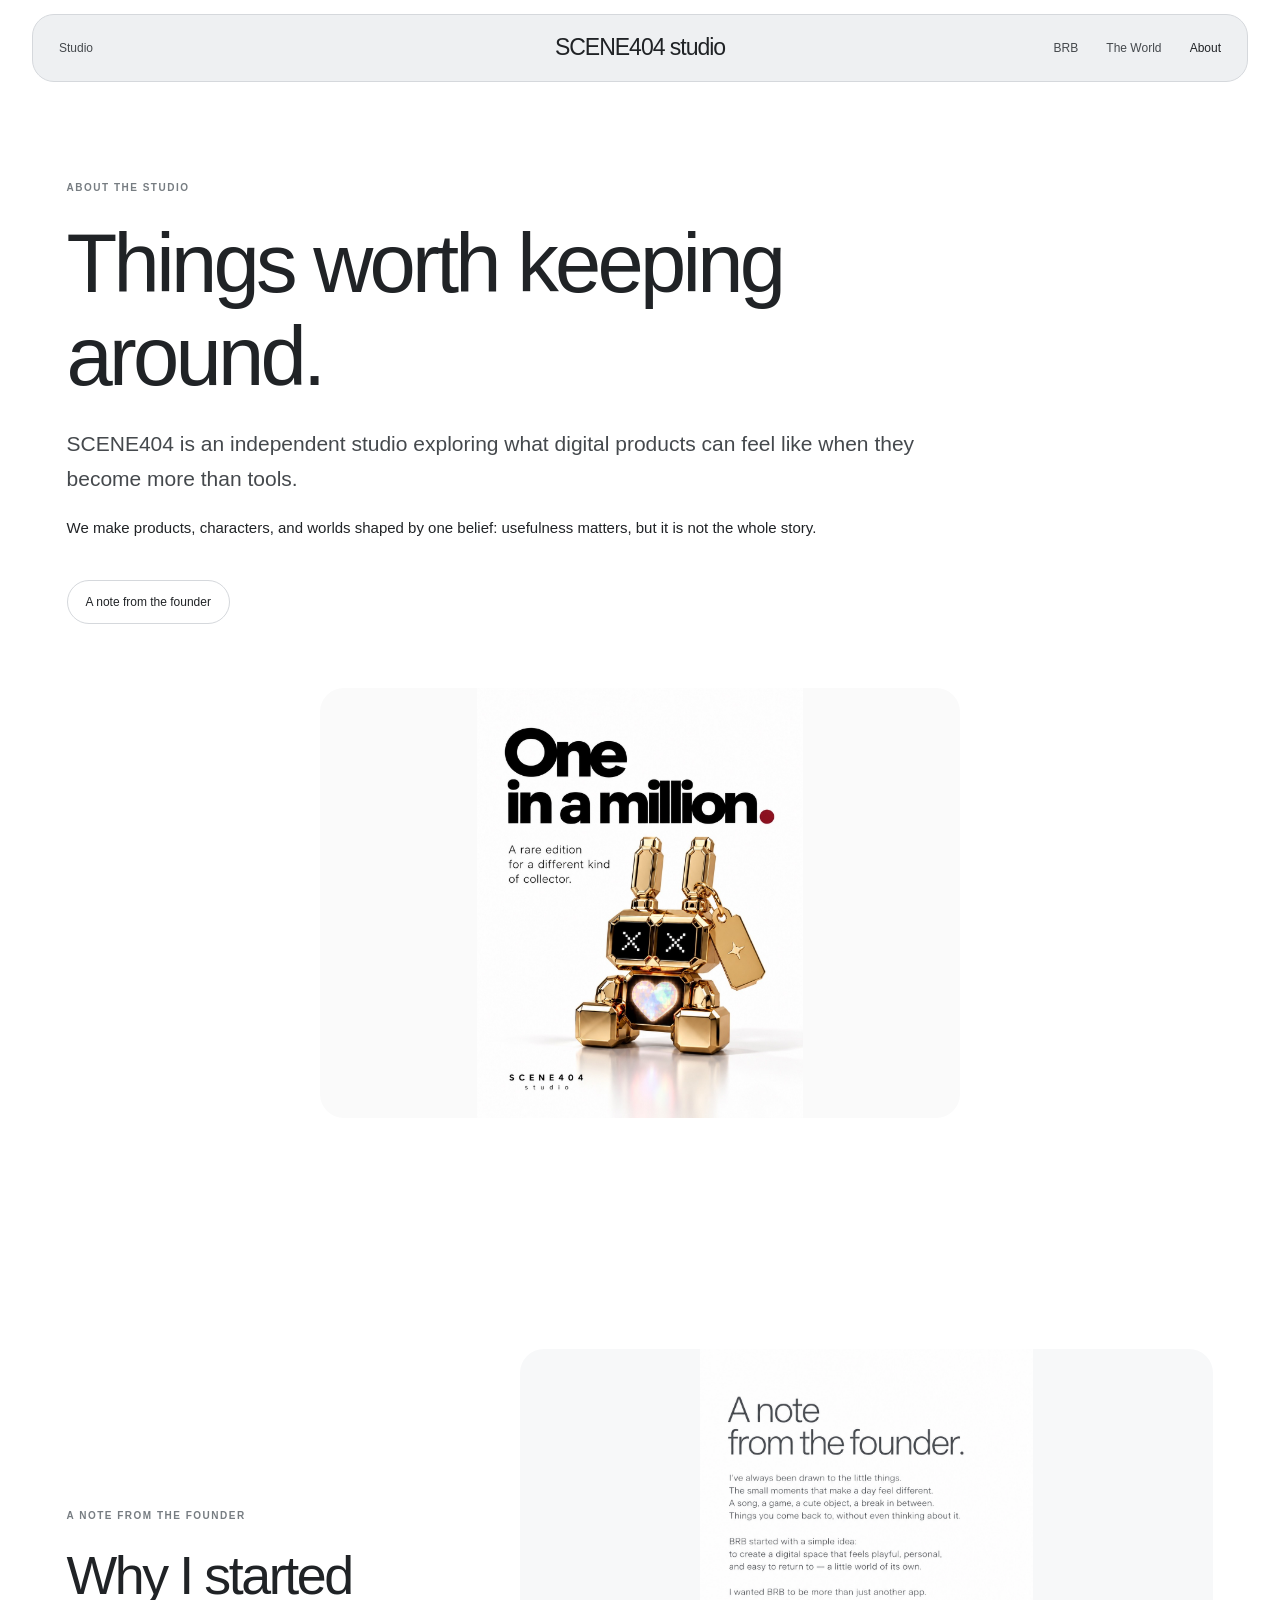
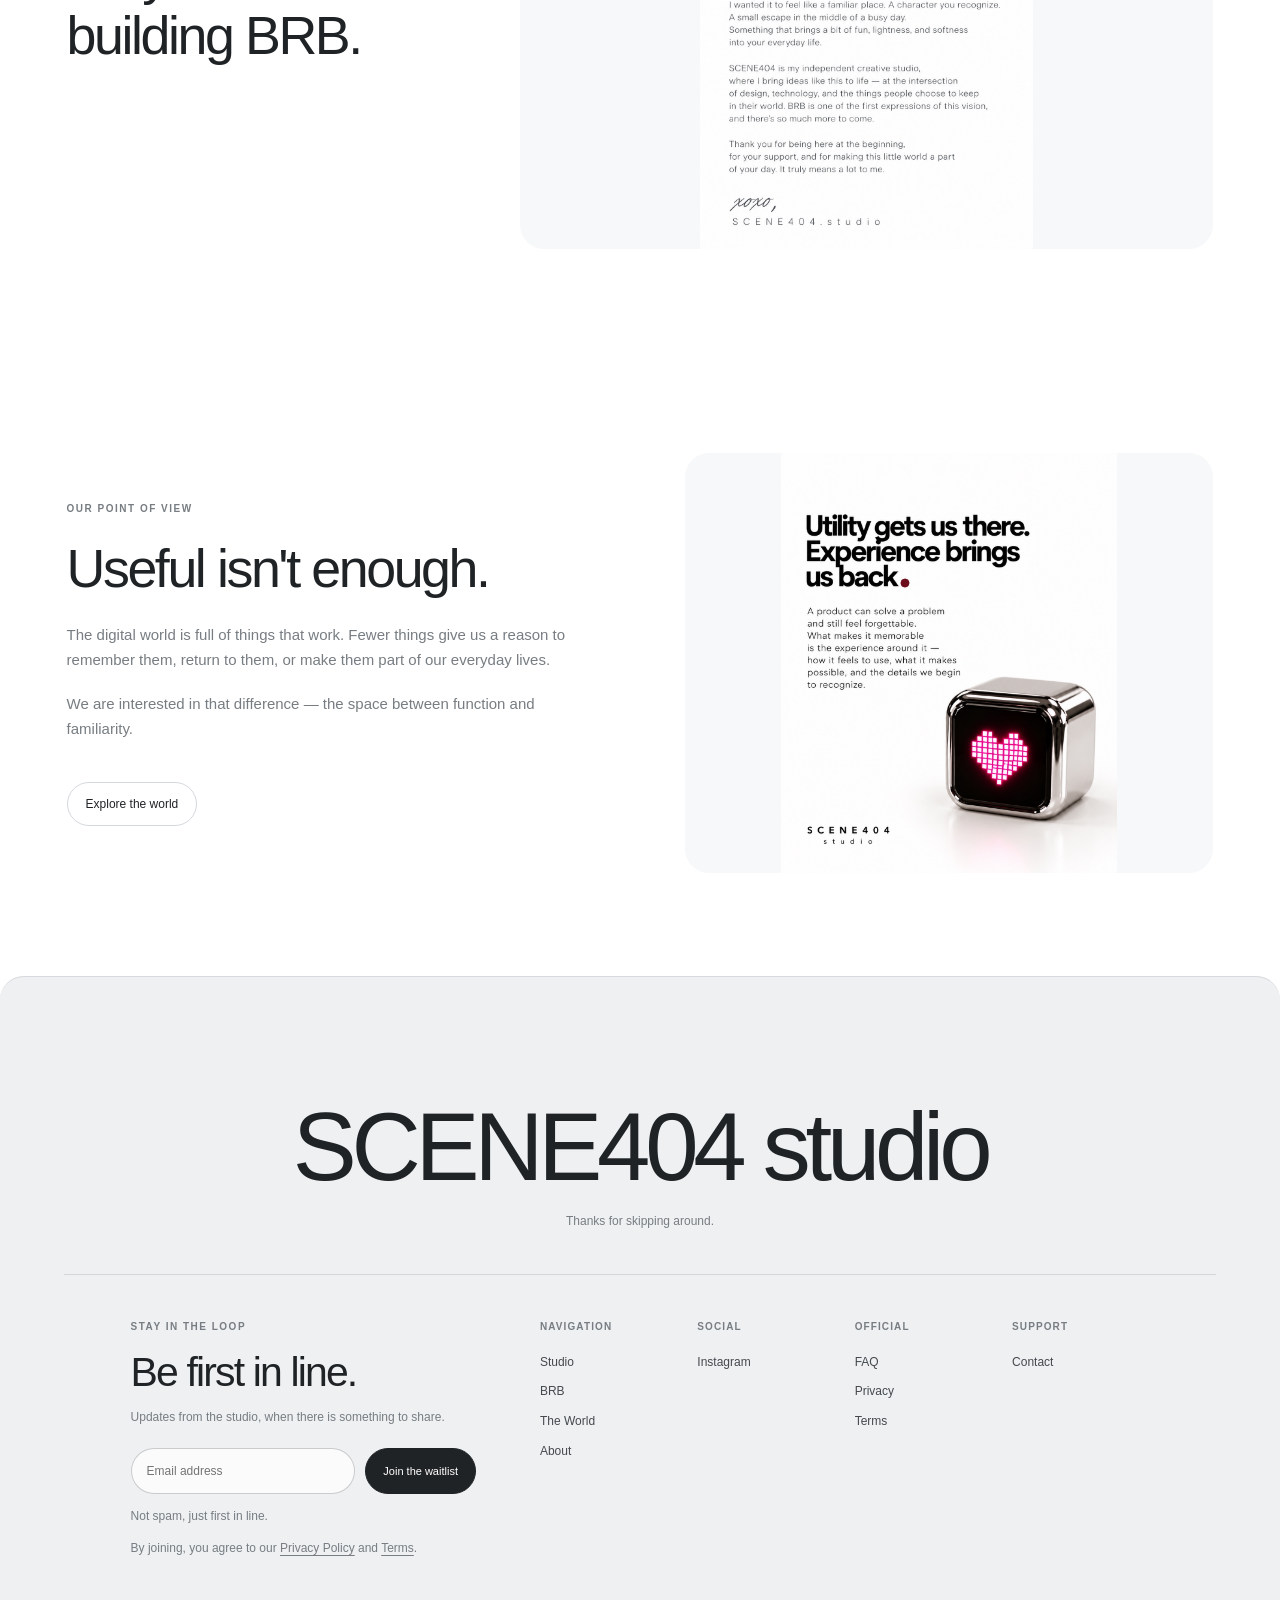
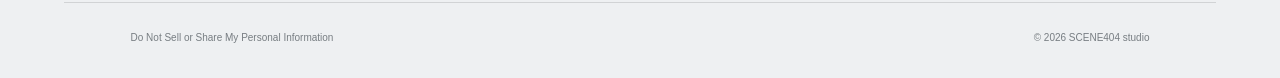
==== commit 3a23858a: "Add files via upload" ====
--- a/about.html
+++ b/about.html
@@ -11,7 +11,7 @@
 
 <section class="hero section about-hero"><div class="hero-copy"><p class="eyebrow">ABOUT THE STUDIO</p><h1>Things worth keeping around.</h1><p class="hero-description">SCENE404 is an independent studio exploring what digital products can feel like when they become more than tools.</p><p>We make products, characters, and worlds shaped by one belief: usefulness matters, but it is not the whole story.</p><a class="pill-link" href="#founders-note">A note from the founder</a></div></section>
 <section class="about-rare-image-section" aria-label="One in a million, a rare BRB edition"><div class="about-rare-image motion-media"><img src="./brb-one-in-a-million.jpeg" alt="One in a million — a rare gold BRB edition" loading="lazy"></div></section>
-<section class="world section" id="founders-note"><div class="world-copy"><p class="eyebrow">A NOTE FROM THE FOUNDER</p><h2>Why I started building BRB.</h2><p>I’ve always been drawn to the little things — the things you return to, the things that become part of your everyday life without you even noticing.</p><p>BRB started with a simple idea: to make a small digital world with personality, curiosity, and moments worth coming back to.</p><p>Thank you for being here at the beginning.</p><p><strong>xoxo,</strong><br>SCENE404 studio</p></div><div class="world-media big-image motion-media"><img src="./founders-note.PNG" alt="A note from the founder of SCENE404 studio" loading="lazy"></div></section>
+<section class="world section about-founders-note" id="founders-note"><div class="world-copy"><p class="eyebrow">A NOTE FROM THE FOUNDER</p><h2>Why I started building BRB.</h2></div><div class="world-media big-image motion-media"><img src="./founders-note.PNG" alt="A handwritten note from the founder of SCENE404 studio" loading="lazy"></div></section>
 <section class="moments section about-point-of-view"><div class="moments-copy"><p class="eyebrow">OUR POINT OF VIEW</p><h2>Useful isn't enough.</h2><p>The digital world is full of things that work. Fewer things give us a reason to remember them, return to them, or make them part of our everyday lives.</p><p>We are interested in that difference — the space between function and familiarity.</p><a class="pill-link" href="./world.html">Explore the world</a></div><div class="moments-media big-image motion-media"><img src="./studio-point-of-view.jpeg" alt="Utility gets us there. Experience brings us back. A SCENE404 studio concept visual." loading="lazy"></div></section>
 <section class="final-waitlist section"><div class="final-waitlist-copy"><p class="eyebrow">FOLLOW WHAT COMES NEXT</p><h2>A studio is more than one product.</h2><p>Join the list for new projects, first looks, and updates from SCENE404 studio.</p></div><form class="waitlist-form" action="https://formspree.io/f/xjgdddne" method="POST"><label for="about-email">Email address</label><div class="waitlist-form-row"><input id="about-email" type="email" name="email" placeholder="Your email address" autocomplete="email" required><button type="submit">Join the waitlist</button></div><p class="form-note">Not spam, just first in line.</p><p class="form-consent">By joining, you agree to our <a href="./privacy.html">Privacy Policy</a> and <a href="./terms.html">Terms</a>.</p></form></section>
 
--- a/style.css
+++ b/style.css
@@ -1381,3 +1381,139 @@
  .world-feature-image-frame, .personality-board-frame { border-radius:16px; }
 }
 @media (prefers-reduced-motion:reduce) { .object-gallery-card img { transition:none; } }
+
+
+/* =========================================================
+   RESPONSIVE EDITORIAL IMAGE SIZING — desktop + mobile
+   Keep concept artwork legible without letting it dominate
+   the page. Images stay uncropped and scale down gracefully.
+   ========================================================= */
+.studio-page .hero {
+  display: grid;
+  grid-template-columns: minmax(0, .92fr) minmax(0, 1.08fr);
+  align-items: center;
+  gap: clamp(28px, 5vw, 72px);
+}
+.studio-page .hero-copy { min-width: 0; }
+.studio-blueprint-media {
+  width: 100%;
+  max-width: 510px;
+  max-height: 390px;
+  justify-self: end;
+  margin-top: 0;
+  border-radius: 20px;
+}
+.studio-blueprint-media img {
+  width: 100%;
+  max-height: 390px;
+  object-fit: contain;
+}
+.studio-page .app-media,
+.studio-page .moments-media { max-width: 660px; justify-self: end; }
+.studio-page .app-media img,
+.studio-page .moments-media img { max-height: 430px; object-fit: contain; }
+
+/* World: editorial hero image and the seven-personalities artwork */
+.world-page .world-hero {
+  display: grid;
+  grid-template-columns: minmax(0, .9fr) minmax(0, 1.1fr);
+  align-items: center;
+  gap: clamp(28px, 5vw, 72px);
+}
+.world-page .world-hero .hero-media {
+  width: 100%;
+  max-width: 650px;
+  max-height: 410px;
+  justify-self: end;
+}
+.world-page .world-hero .hero-media img {
+  width: 100%;
+  max-height: 410px;
+  object-fit: contain;
+}
+.world-feature-image-frame { max-width: 760px; max-height: 440px; justify-self: end; }
+.world-feature-image-frame img { max-height: 440px; object-fit: contain; }
+.world-page .world-personality-board .personality-board-frame {
+  width: min(100%, 760px);
+  max-height: 440px;
+  margin-inline: auto;
+}
+.world-page .world-personality-board .personality-board-frame img {
+  max-height: 440px;
+  object-fit: contain;
+}
+.world-page .world-feature-media { max-width: 680px; max-height: 420px; justify-self: end; }
+.world-page .world-feature-media img { max-height: 420px; object-fit: contain; }
+
+/* About: keep rare edition and POV artwork at editorial scale */
+.about-rare-image-section { width: min(calc(100% - 2 * var(--gutter)), 1000px); }
+.about-rare-image { max-width: 640px; max-height: 430px; }
+.about-rare-image img { max-height: 430px; object-fit: contain; }
+.about-page .about-point-of-view .moments-media { width: 100%; max-width: 640px; max-height: 420px; justify-self: end; }
+.about-page .about-point-of-view .moments-media img { max-height: 420px; object-fit: contain; }
+.about-page .about-founders-note {
+  display: grid;
+  grid-template-columns: minmax(0, .72fr) minmax(0, 1.28fr);
+  align-items: center;
+  gap: clamp(28px, 5vw, 76px);
+}
+.about-page .about-founders-note .world-copy { max-width: 460px; }
+.about-page .about-founders-note .world-copy h2 { max-width: 450px; }
+.about-page .about-founders-note .world-media { width: 100%; max-width: 700px; max-height: 500px; justify-self: end; }
+.about-page .about-founders-note .world-media img { max-height: 500px; object-fit: contain; }
+
+@media (max-width: 1000px) {
+  .studio-page .hero,
+  .world-page .world-hero { gap: 28px; }
+  .studio-blueprint-media { max-width: 460px; max-height: 350px; }
+  .studio-blueprint-media img { max-height: 350px; }
+  .world-page .world-hero .hero-media,
+  .world-page .world-hero .hero-media img { max-height: 350px; }
+  .world-page .world-personality-board .personality-board-frame,
+  .world-page .world-personality-board .personality-board-frame img { max-height: 380px; }
+  .about-rare-image, .about-rare-image img { max-height: 360px; }
+  .about-page .about-point-of-view .moments-media,
+  .about-page .about-point-of-view .moments-media img { max-height: 360px; }
+}
+@media (max-width: 680px) {
+  .studio-page .hero,
+  .world-page .world-hero {
+    grid-template-columns: minmax(0, 1fr);
+    gap: 26px;
+  }
+  .studio-blueprint-media {
+    width: 100%;
+    max-width: 100%;
+    max-height: 300px;
+    margin-top: 0;
+    justify-self: stretch;
+    border-radius: 16px;
+  }
+  .studio-blueprint-media img { max-height: 300px; object-fit: contain; }
+  .studio-page .app-media,
+  .studio-page .moments-media { max-width: 100%; justify-self: stretch; }
+  .studio-page .app-media img,
+  .studio-page .moments-media img { max-height: 330px; }
+  .world-page .world-hero .hero-media,
+  .world-page .world-hero .hero-media img { max-width: 100%; max-height: 320px; justify-self: stretch; }
+  .world-page .world-personality-board .personality-board-frame,
+  .world-page .world-personality-board .personality-board-frame img { max-height: 300px; }
+  .world-page .world-feature-media,
+  .world-page .world-feature-media img { max-height: 320px; }
+  .about-rare-image-section { width: calc(100% - 40px); padding-bottom: 52px; }
+  .about-rare-image,
+  .about-rare-image img { max-height: 300px; }
+  .about-page .about-point-of-view .moments-media,
+  .about-page .about-point-of-view .moments-media img { max-width: 100%; max-height: 300px; }
+  .about-page .about-founders-note {
+    grid-template-columns: minmax(0, 1fr);
+    gap: 22px;
+  }
+  .about-page .about-founders-note .world-media,
+  .about-page .about-founders-note .world-media img { max-width: 100%; max-height: 360px; }
+}
+@media (prefers-reduced-motion: reduce) {
+  .studio-blueprint-media img,
+  .about-rare-image img,
+  .world-feature-image-frame img { transition: none !important; }
+}
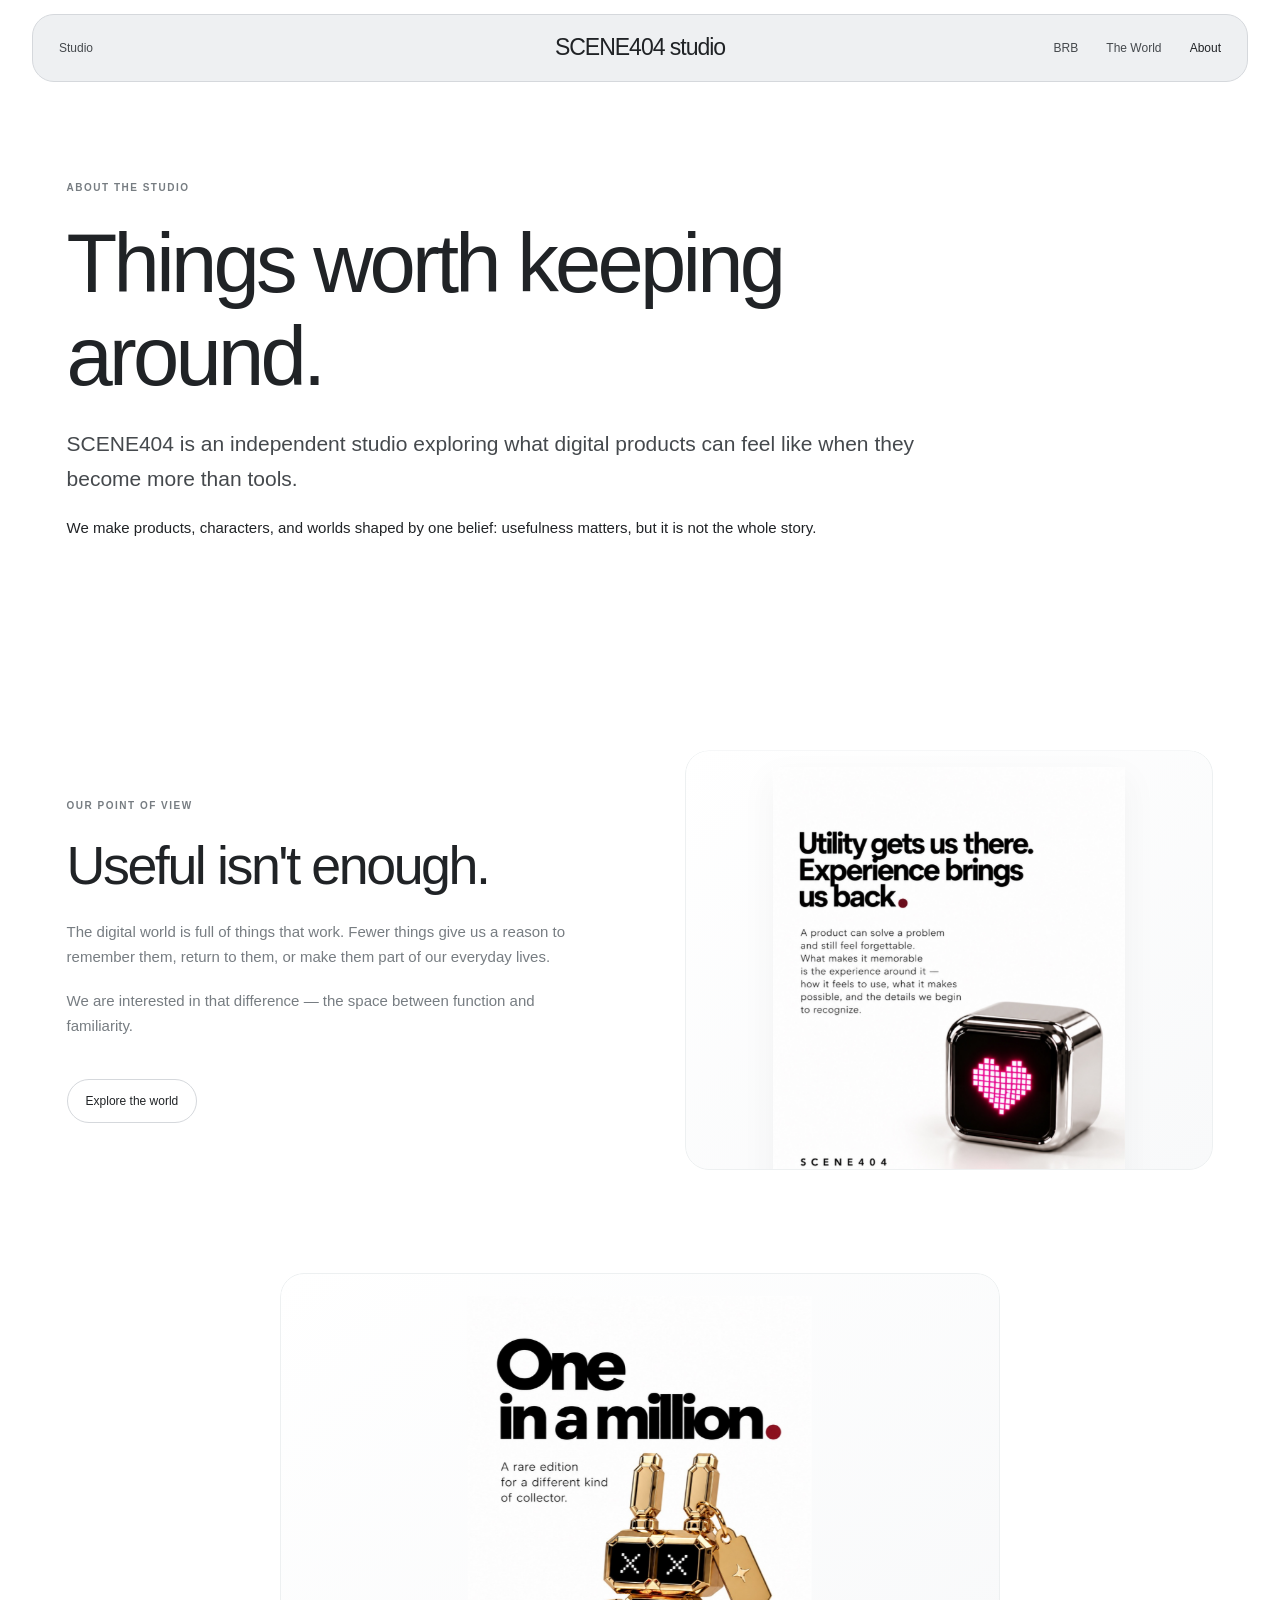
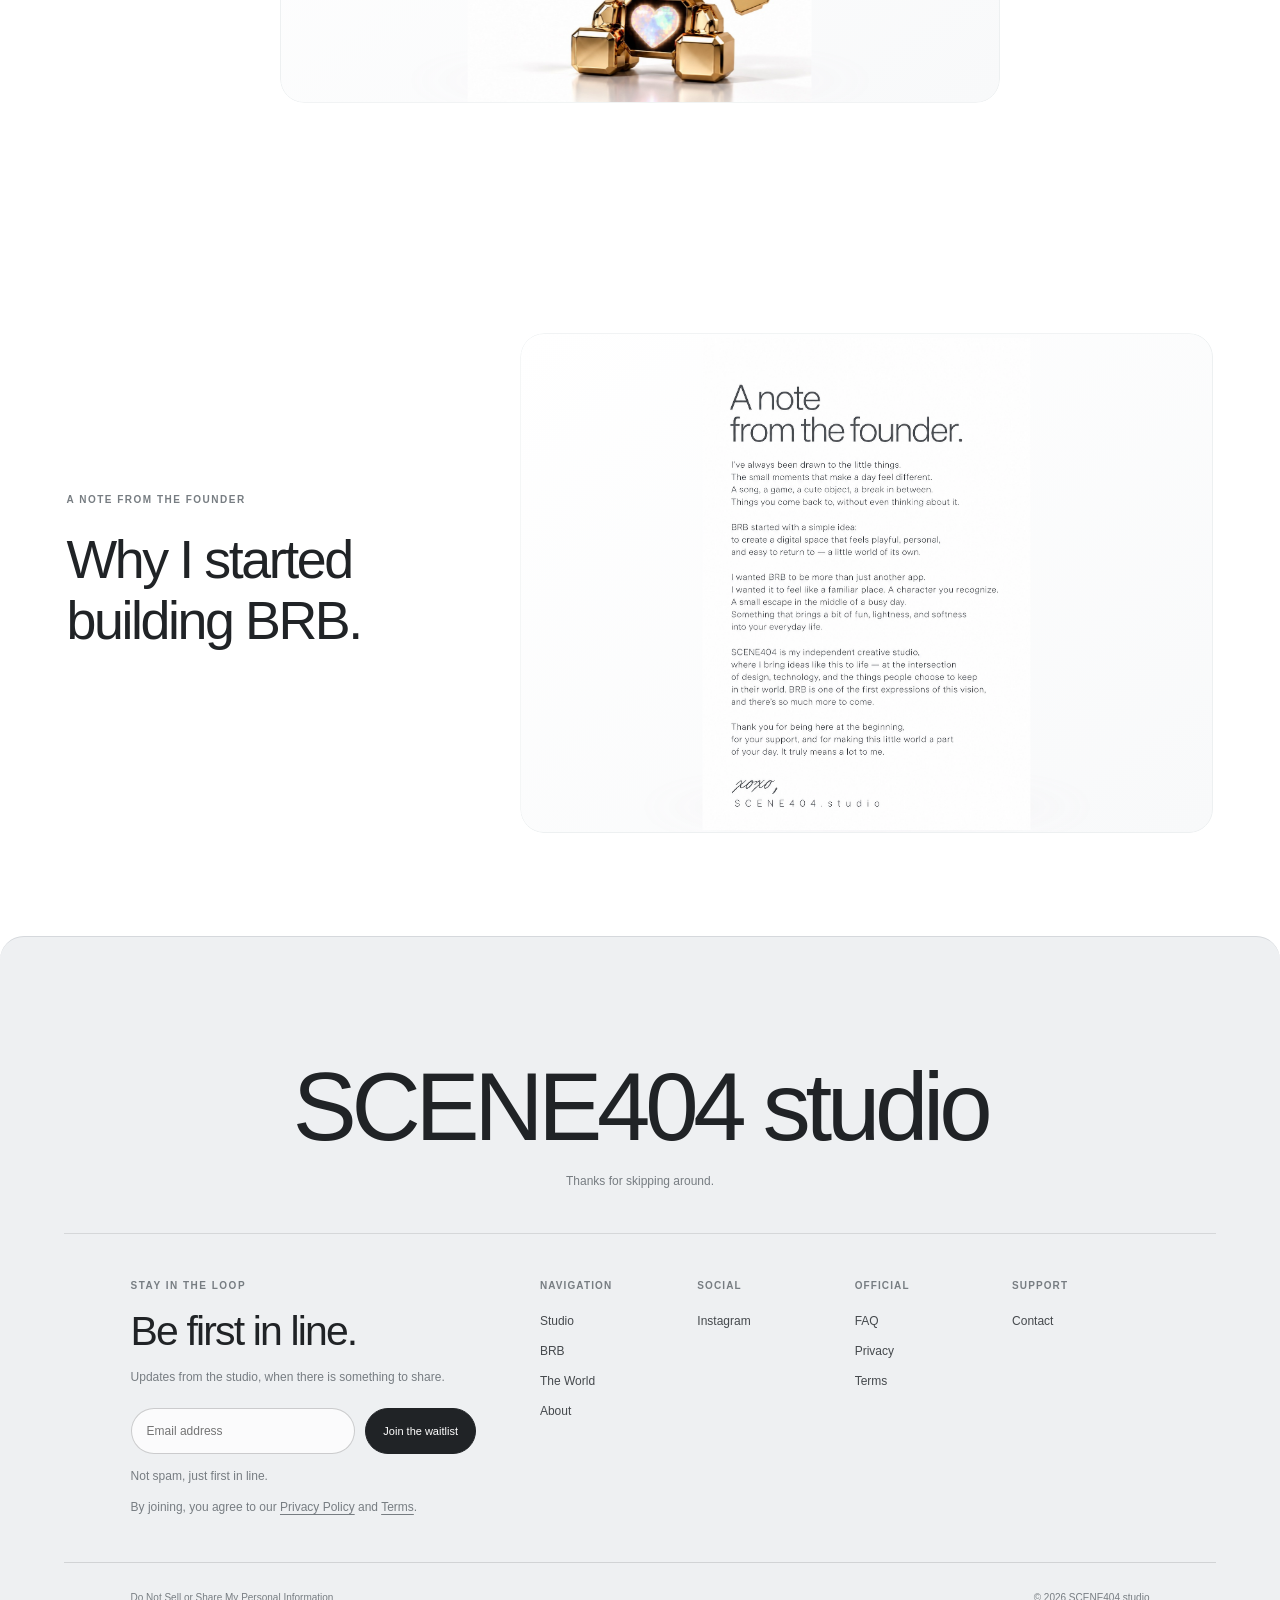
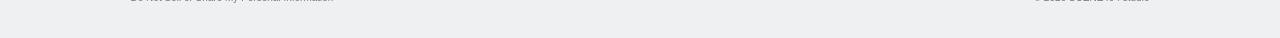
==== commit debe232a: "Add files via upload" ====
--- a/about.html
+++ b/about.html
@@ -9,11 +9,11 @@
 <header class="site-header"><nav class="nav-links" aria-label="Main navigation"><a href="./index.html">Studio</a><a href="./brb.html">BRB</a><a href="./world.html">The World</a><a href="./about.html" aria-current="page">About</a></nav><a class="logo" href="./index.html" aria-label="SCENE404 studio home">SCENE404 studio</a></header>
 <main>
 
-<section class="hero section about-hero"><div class="hero-copy"><p class="eyebrow">ABOUT THE STUDIO</p><h1>Things worth keeping around.</h1><p class="hero-description">SCENE404 is an independent studio exploring what digital products can feel like when they become more than tools.</p><p>We make products, characters, and worlds shaped by one belief: usefulness matters, but it is not the whole story.</p><a class="pill-link" href="#founders-note">A note from the founder</a></div></section>
+<section class="hero section about-hero"><div class="hero-copy"><p class="eyebrow">ABOUT THE STUDIO</p><h1>Things worth keeping around.</h1><p class="hero-description">SCENE404 is an independent studio exploring what digital products can feel like when they become more than tools.</p><p>We make products, characters, and worlds shaped by one belief: usefulness matters, but it is not the whole story.</p></div></section>
+<section class="moments section about-point-of-view"><div class="moments-copy"><p class="eyebrow">OUR POINT OF VIEW</p><h2>Useful isn't enough.</h2><p>The digital world is full of things that work. Fewer things give us a reason to remember them, return to them, or make them part of our everyday lives.</p><p>We are interested in that difference — the space between function and familiarity.</p><a class="pill-link" href="./world.html">Explore the world</a></div><div class="moments-media big-image motion-media"><img src="./studio-point-of-view.jpeg" alt="Utility gets us there. Experience brings us back. A SCENE404 studio concept visual." loading="lazy"></div></section>
 <section class="about-rare-image-section" aria-label="One in a million, a rare BRB edition"><div class="about-rare-image motion-media"><img src="./brb-one-in-a-million.jpeg" alt="One in a million — a rare gold BRB edition" loading="lazy"></div></section>
+<section class="final-waitlist section"><div class="final-waitlist-copy"><p class="eyebrow">FOLLOW WHAT COMES NEXT</p><h2>A studio is more than one product.</h2><p>Join the list for new projects, first looks, and updates from SCENE404 studio.</p></div><form class="waitlist-form" action="https://formspree.io/f/xjgdddne" method="POST"><label for="about-email">Email address</label><div class="waitlist-form-row"><input id="about-email" type="email" name="email" placeholder="Your email address" autocomplete="email" required><button type="submit">Join the waitlist</button></div><p class="form-note">Not spam, just first in line.</p><p class="form-consent">By joining, you agree to our <a href="./privacy.html">Privacy Policy</a> and <a href="./terms.html">Terms</a>.</p></form></section>
 <section class="world section about-founders-note" id="founders-note"><div class="world-copy"><p class="eyebrow">A NOTE FROM THE FOUNDER</p><h2>Why I started building BRB.</h2></div><div class="world-media big-image motion-media"><img src="./founders-note.PNG" alt="A handwritten note from the founder of SCENE404 studio" loading="lazy"></div></section>
-<section class="moments section about-point-of-view"><div class="moments-copy"><p class="eyebrow">OUR POINT OF VIEW</p><h2>Useful isn't enough.</h2><p>The digital world is full of things that work. Fewer things give us a reason to remember them, return to them, or make them part of our everyday lives.</p><p>We are interested in that difference — the space between function and familiarity.</p><a class="pill-link" href="./world.html">Explore the world</a></div><div class="moments-media big-image motion-media"><img src="./studio-point-of-view.jpeg" alt="Utility gets us there. Experience brings us back. A SCENE404 studio concept visual." loading="lazy"></div></section>
-<section class="final-waitlist section"><div class="final-waitlist-copy"><p class="eyebrow">FOLLOW WHAT COMES NEXT</p><h2>A studio is more than one product.</h2><p>Join the list for new projects, first looks, and updates from SCENE404 studio.</p></div><form class="waitlist-form" action="https://formspree.io/f/xjgdddne" method="POST"><label for="about-email">Email address</label><div class="waitlist-form-row"><input id="about-email" type="email" name="email" placeholder="Your email address" autocomplete="email" required><button type="submit">Join the waitlist</button></div><p class="form-note">Not spam, just first in line.</p><p class="form-consent">By joining, you agree to our <a href="./privacy.html">Privacy Policy</a> and <a href="./terms.html">Terms</a>.</p></form></section>
 
 </main>
 <footer class="site-footer">
--- a/style.css
+++ b/style.css
@@ -1517,3 +1517,233 @@
   .about-rare-image img,
   .world-feature-image-frame img { transition: none !important; }
 }
+
+
+/* FINAL POLISH — remove grey image rails and add subtle, responsive motion */
+:root { --image-glow: rgba(219, 170, 194, .22); }
+
+/* Artwork should sit directly on the white page, not inside a grey panel/frame. */
+.motion-media,
+.big-image,
+.studio-blueprint-media,
+.about-rare-image,
+.world-feature-image-frame,
+.personality-board-frame,
+.hero-media,
+.world-media,
+.app-media,
+.moments-media,
+.world-feature-media {
+  background: transparent !important;
+  border: 0 !important;
+  box-shadow: none !important;
+  border-radius: 0 !important;
+  overflow: visible;
+  isolation: isolate;
+}
+.motion-media::after,
+.big-image::after,
+.studio-point-image::after,
+.about-rare-image::after,
+.world-feature-image-frame::after,
+.personality-board-frame::after {
+  content: "";
+  position: absolute;
+  z-index: -1;
+  left: 12%; right: 12%; bottom: -3%; height: 12%;
+  border-radius: 50%;
+  background: radial-gradient(ellipse, var(--image-glow) 0%, rgba(219,170,194,0) 72%);
+  filter: blur(15px);
+  opacity: .72;
+  pointer-events: none;
+  transition: opacity .45s ease, transform .55s var(--ease);
+}
+.motion-media img,
+.big-image img,
+.studio-point-image img,
+.about-rare-image img,
+.world-feature-image-frame img,
+.personality-board-frame img {
+  border: 0 !important;
+  border-radius: 0 !important;
+  background: transparent !important;
+  box-shadow: none !important;
+  transform: scale(var(--scroll-image-scale, .985));
+  transform-origin: center center;
+  transition: transform .65s var(--ease), filter .65s var(--ease);
+  will-change: transform;
+}
+.motion-media.is-in-view img,
+.big-image.is-in-view img,
+.studio-point-image.is-in-view img,
+.about-rare-image.is-in-view img,
+.world-feature-image-frame.is-in-view img,
+.personality-board-frame.is-in-view img {
+  transform: scale(var(--scroll-image-scale, 1));
+  filter: drop-shadow(0 14px 15px rgba(32,35,38,.055));
+}
+@media (hover:hover) and (pointer:fine) {
+  .motion-media:hover::after,
+  .big-image:hover::after,
+  .studio-point-image:hover::after,
+  .about-rare-image:hover::after,
+  .world-feature-image-frame:hover::after,
+  .personality-board-frame:hover::after { opacity: 1; transform: translateY(3px) scale(1.08); }
+  .motion-media:hover img,
+  .big-image:hover img,
+  .studio-point-image:hover img,
+  .about-rare-image:hover img,
+  .world-feature-image-frame:hover img,
+  .personality-board-frame:hover img { transform: scale(1.018); }
+}
+
+/* The blueprint belongs with the studio's point of view, not the opening headline. */
+.studio-page .hero { grid-template-columns: minmax(0,1fr); min-height: min(650px, 72vh); }
+.studio-page .hero-copy { max-width: 780px; }
+.studio-page .world.section#studio {
+  grid-template-columns: minmax(0,.88fr) minmax(0,1.12fr);
+  align-items: center;
+  gap: clamp(32px,6vw,88px);
+}
+.studio-point-image { position:relative; width:100%; max-width:660px; justify-self:end; align-self:center; overflow:visible; }
+.studio-point-image img { display:block; width:100%; max-height:460px; object-fit:contain; }
+.studio-page .world.section#studio .world-copy { max-width:600px; }
+
+/* Keep the character and editorial artwork comfortably sized on large screens. */
+.world-feature-image-frame { width:100%; max-width:760px; max-height:none; }
+.world-feature-image-frame img,
+.personality-board-frame img,
+.about-rare-image img,
+.about-page .about-point-of-view .moments-media img { max-height:460px; object-fit:contain; }
+.world-page .world-personality-board .personality-board-frame { max-width:900px; }
+.about-rare-image { max-width:720px; }
+.about-page .about-point-of-view .moments-media { max-width:680px; }
+
+@media (max-width: 900px) {
+  .studio-page .world.section#studio { grid-template-columns:minmax(0,1fr) minmax(0,1fr); gap:28px; }
+  .studio-point-image img { max-height:360px; }
+}
+@media (max-width: 680px) {
+  .studio-page .hero { min-height:0; padding-top:145px; padding-bottom:72px; }
+  .studio-page .world.section#studio { grid-template-columns:minmax(0,1fr); gap:26px; }
+  .studio-point-image { max-width:100%; justify-self:stretch; margin-top:4px; }
+  .studio-point-image img { width:100%; max-height:300px; object-fit:contain; }
+  .world-feature-image { grid-template-columns:minmax(0,1fr); }
+  .world-feature-image-frame img,
+  .personality-board-frame img,
+  .about-rare-image img,
+  .about-page .about-point-of-view .moments-media img { max-height:320px; }
+  .about-rare-image-section { width:calc(100% - 2 * var(--gutter)); }
+  .motion-media::after, .big-image::after, .studio-point-image::after,
+  .about-rare-image::after, .world-feature-image-frame::after,
+  .personality-board-frame::after { bottom:-2%; height:9%; filter:blur(12px); }
+}
+@media (prefers-reduced-motion: reduce) {
+  .motion-media img, .big-image img, .studio-point-image img,
+  .about-rare-image img, .world-feature-image-frame img,
+  .personality-board-frame img { transition:none !important; transform:none !important; }
+  .motion-media::after, .big-image::after, .studio-point-image::after,
+  .about-rare-image::after, .world-feature-image-frame::after,
+  .personality-board-frame::after { transition:none !important; }
+}
+
+/* FINAL IMAGE FINISH — unified soft cards, clipped corners, no pasted-on edges */
+:root { --image-card-radius: 24px; --image-card-line: #edf0f1; }
+.motion-media,
+.big-image,
+.hero-media,
+.world-media,
+.app-media,
+.moments-media,
+.studio-point-image,
+.about-rare-image,
+.world-feature-image-frame,
+.personality-board-frame,
+.founders-note-media {
+  position: relative;
+  isolation: isolate;
+  border: 1px solid var(--image-card-line) !important;
+  border-radius: var(--image-card-radius) !important;
+  background: linear-gradient(145deg, #fff 0%, #f8f9fa 100%) !important;
+  overflow: hidden !important;
+  clip-path: inset(0 round var(--image-card-radius));
+  box-shadow: 0 10px 32px rgba(32,35,38,.035);
+}
+.motion-media img,
+.big-image img,
+.hero-media img,
+.world-media img,
+.app-media img,
+.moments-media img,
+.studio-point-image img,
+.about-rare-image img,
+.world-feature-image-frame img,
+.personality-board-frame img,
+.founders-note-media img {
+  display: block;
+  width: 100%;
+  height: auto;
+  max-width: 100%;
+  object-fit: contain;
+  object-position: center;
+  border: 0 !important;
+  border-radius: 0 !important;
+  background: transparent !important;
+  box-shadow: none !important;
+}
+/* A quiet pool of light beneath the image, contained within each card. */
+.motion-media::after,
+.big-image::after,
+.studio-point-image::after,
+.about-rare-image::after,
+.world-feature-image-frame::after,
+.personality-board-frame::after {
+  content: "";
+  position: absolute;
+  z-index: -1;
+  left: 16%; right: 16%; bottom: 0;
+  height: 10%;
+  border-radius: 50%;
+  background: radial-gradient(ellipse, rgba(205, 166, 190, .22) 0%, rgba(205,166,190,0) 72%);
+  filter: blur(15px);
+  opacity: .7;
+  pointer-events: none;
+}
+/* Editorial posters should sit inside the frame with breathing room, like the BRB carousel. */
+.world-feature-image-frame,
+.personality-board-frame,
+.about-rare-image { padding: clamp(10px, 1.5vw, 20px); }
+.world-feature-image-frame img,
+.personality-board-frame img,
+.about-rare-image img { max-height: 460px; object-fit: contain; }
+.studio-point-image { padding: clamp(8px, 1.2vw, 16px); }
+.studio-point-image img { max-height: 440px; object-fit: contain; }
+.about-page .about-point-of-view .moments-media { padding: clamp(8px, 1.2vw, 16px); }
+.about-page .about-point-of-view .moments-media img { max-height: 440px; object-fit: contain; }
+@media (hover: hover) and (pointer: fine) {
+  .motion-media:hover,
+  .big-image:hover,
+  .studio-point-image:hover,
+  .about-rare-image:hover,
+  .world-feature-image-frame:hover,
+  .personality-board-frame:hover {
+    box-shadow: 0 16px 38px rgba(32,35,38,.07);
+  }
+}
+@media (max-width: 680px) {
+  :root { --image-card-radius: 18px; }
+  .world-feature-image-frame,
+  .personality-board-frame,
+  .about-rare-image,
+  .studio-point-image,
+  .about-page .about-point-of-view .moments-media { padding: 8px; }
+  .world-feature-image-frame img,
+  .personality-board-frame img,
+  .about-rare-image img,
+  .studio-point-image img,
+  .about-page .about-point-of-view .moments-media img { max-height: 320px; }
+}
+@media (prefers-reduced-motion: reduce) {
+  .motion-media, .big-image, .studio-point-image, .about-rare-image,
+  .world-feature-image-frame, .personality-board-frame { transition: none !important; }
+}
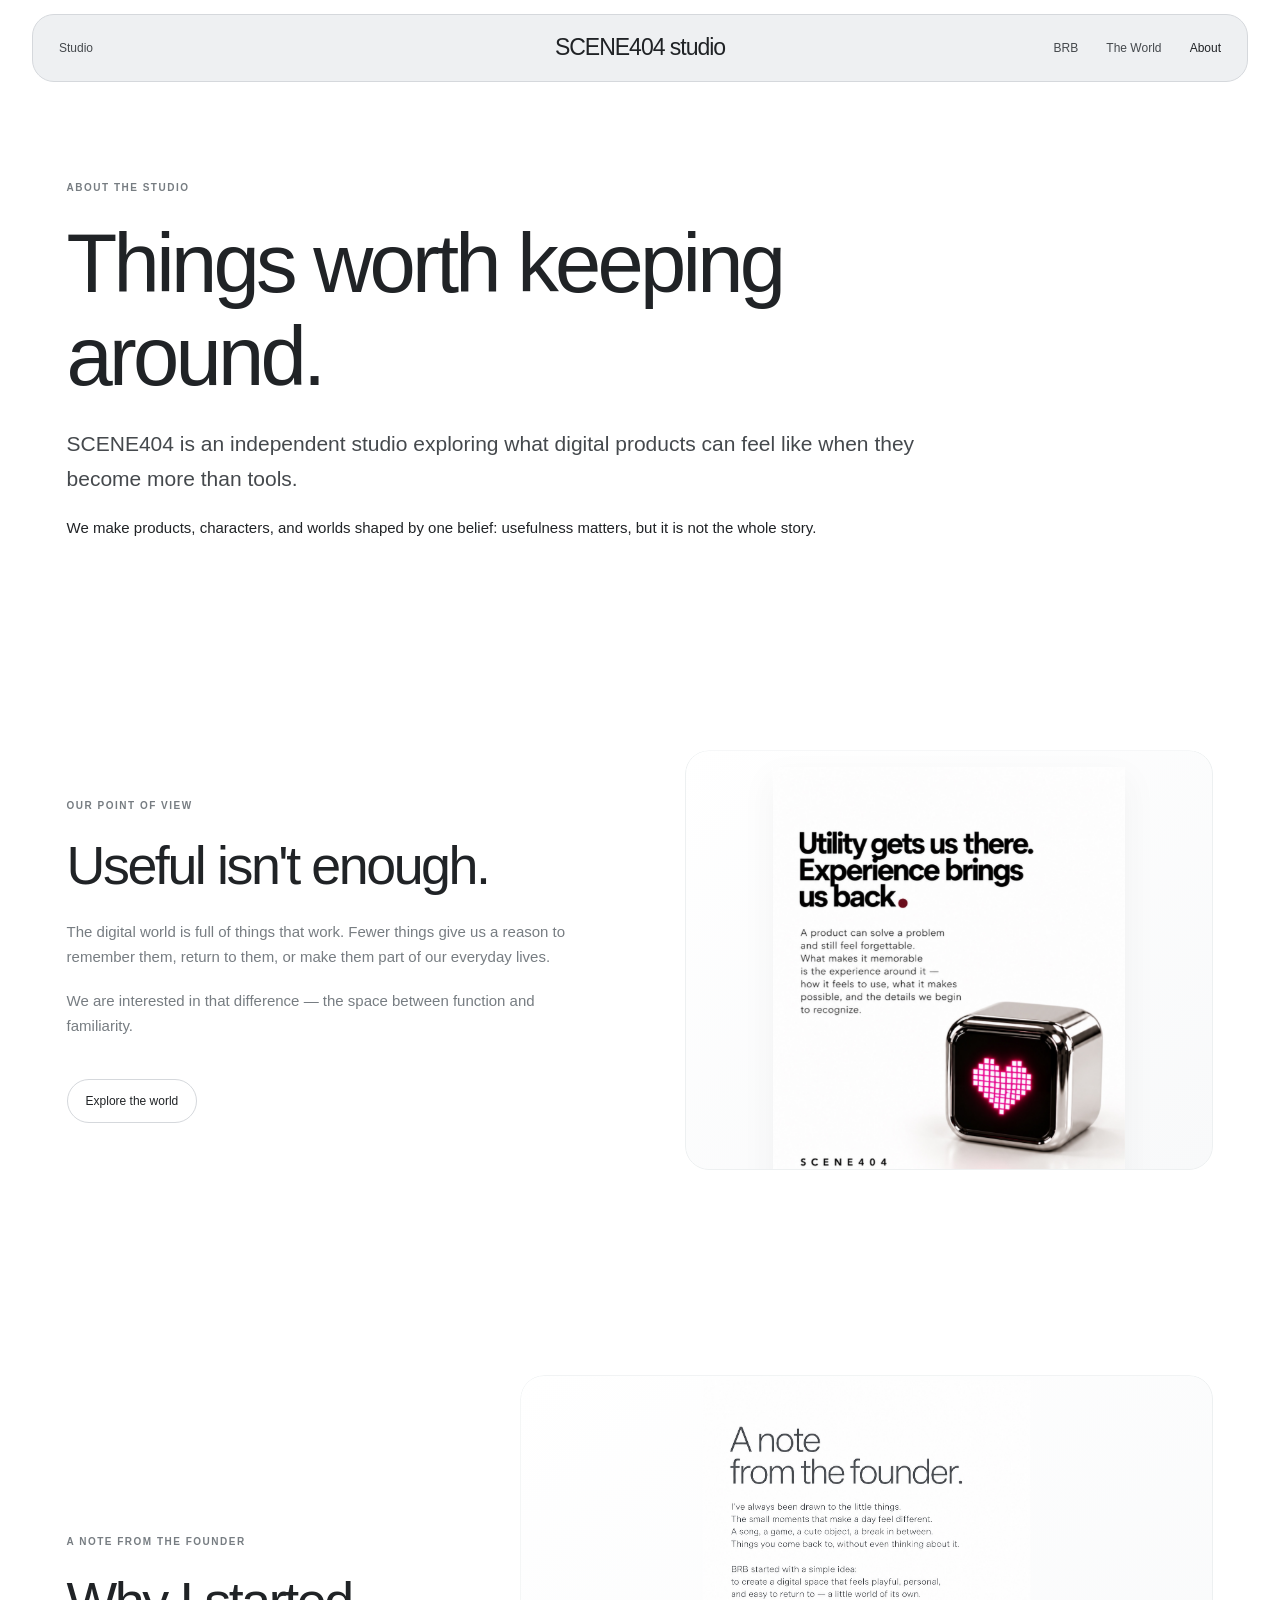
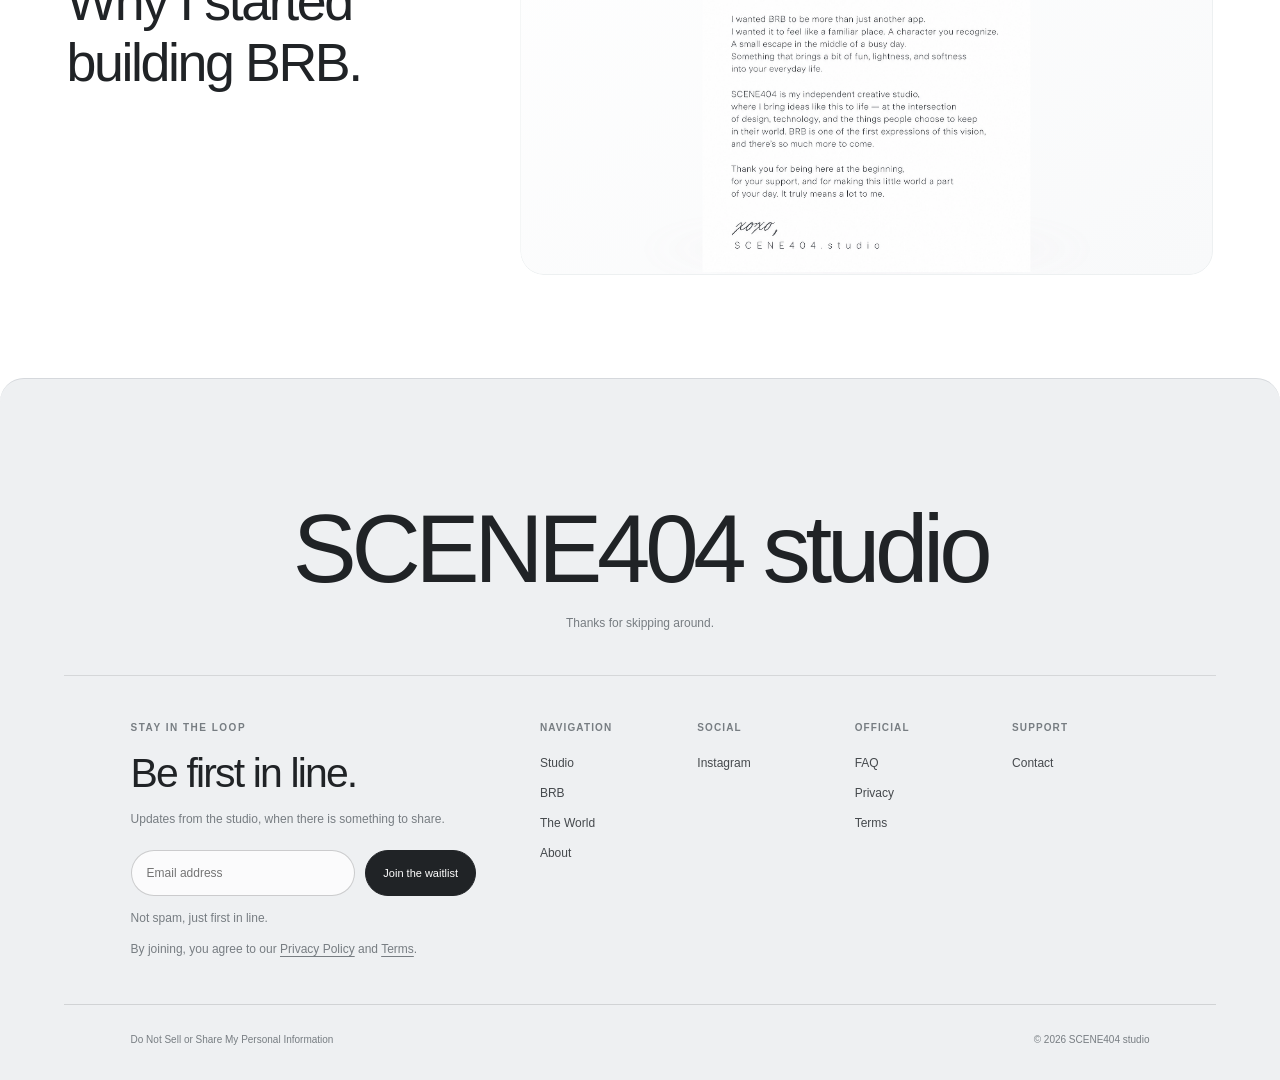
==== commit 2988c934: "Add files via upload" ====
--- a/about.html
+++ b/about.html
@@ -11,7 +11,6 @@
 
 <section class="hero section about-hero"><div class="hero-copy"><p class="eyebrow">ABOUT THE STUDIO</p><h1>Things worth keeping around.</h1><p class="hero-description">SCENE404 is an independent studio exploring what digital products can feel like when they become more than tools.</p><p>We make products, characters, and worlds shaped by one belief: usefulness matters, but it is not the whole story.</p></div></section>
 <section class="moments section about-point-of-view"><div class="moments-copy"><p class="eyebrow">OUR POINT OF VIEW</p><h2>Useful isn't enough.</h2><p>The digital world is full of things that work. Fewer things give us a reason to remember them, return to them, or make them part of our everyday lives.</p><p>We are interested in that difference — the space between function and familiarity.</p><a class="pill-link" href="./world.html">Explore the world</a></div><div class="moments-media big-image motion-media"><img src="./studio-point-of-view.jpeg" alt="Utility gets us there. Experience brings us back. A SCENE404 studio concept visual." loading="lazy"></div></section>
-<section class="about-rare-image-section" aria-label="One in a million, a rare BRB edition"><div class="about-rare-image motion-media"><img src="./brb-one-in-a-million.jpeg" alt="One in a million — a rare gold BRB edition" loading="lazy"></div></section>
 <section class="final-waitlist section"><div class="final-waitlist-copy"><p class="eyebrow">FOLLOW WHAT COMES NEXT</p><h2>A studio is more than one product.</h2><p>Join the list for new projects, first looks, and updates from SCENE404 studio.</p></div><form class="waitlist-form" action="https://formspree.io/f/xjgdddne" method="POST"><label for="about-email">Email address</label><div class="waitlist-form-row"><input id="about-email" type="email" name="email" placeholder="Your email address" autocomplete="email" required><button type="submit">Join the waitlist</button></div><p class="form-note">Not spam, just first in line.</p><p class="form-consent">By joining, you agree to our <a href="./privacy.html">Privacy Policy</a> and <a href="./terms.html">Terms</a>.</p></form></section>
 <section class="world section about-founders-note" id="founders-note"><div class="world-copy"><p class="eyebrow">A NOTE FROM THE FOUNDER</p><h2>Why I started building BRB.</h2></div><div class="world-media big-image motion-media"><img src="./founders-note.PNG" alt="A handwritten note from the founder of SCENE404 studio" loading="lazy"></div></section>
 
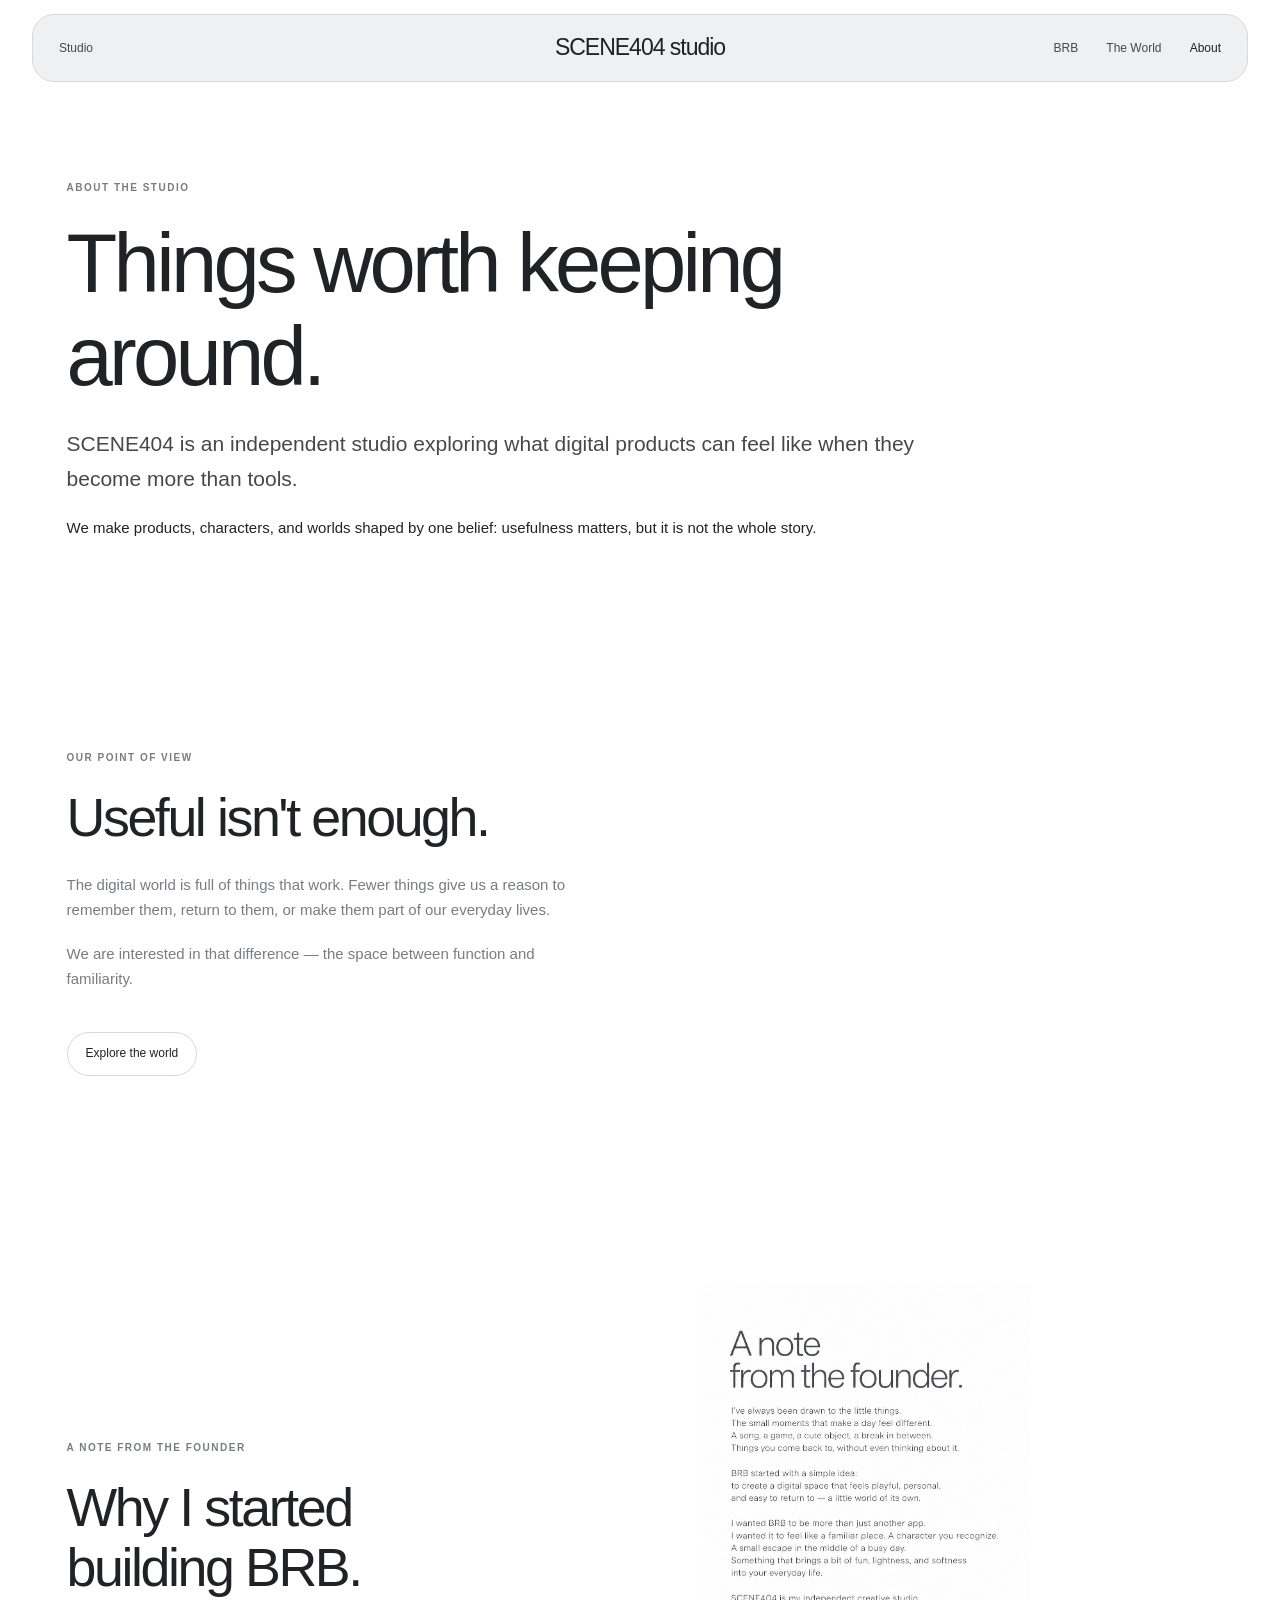
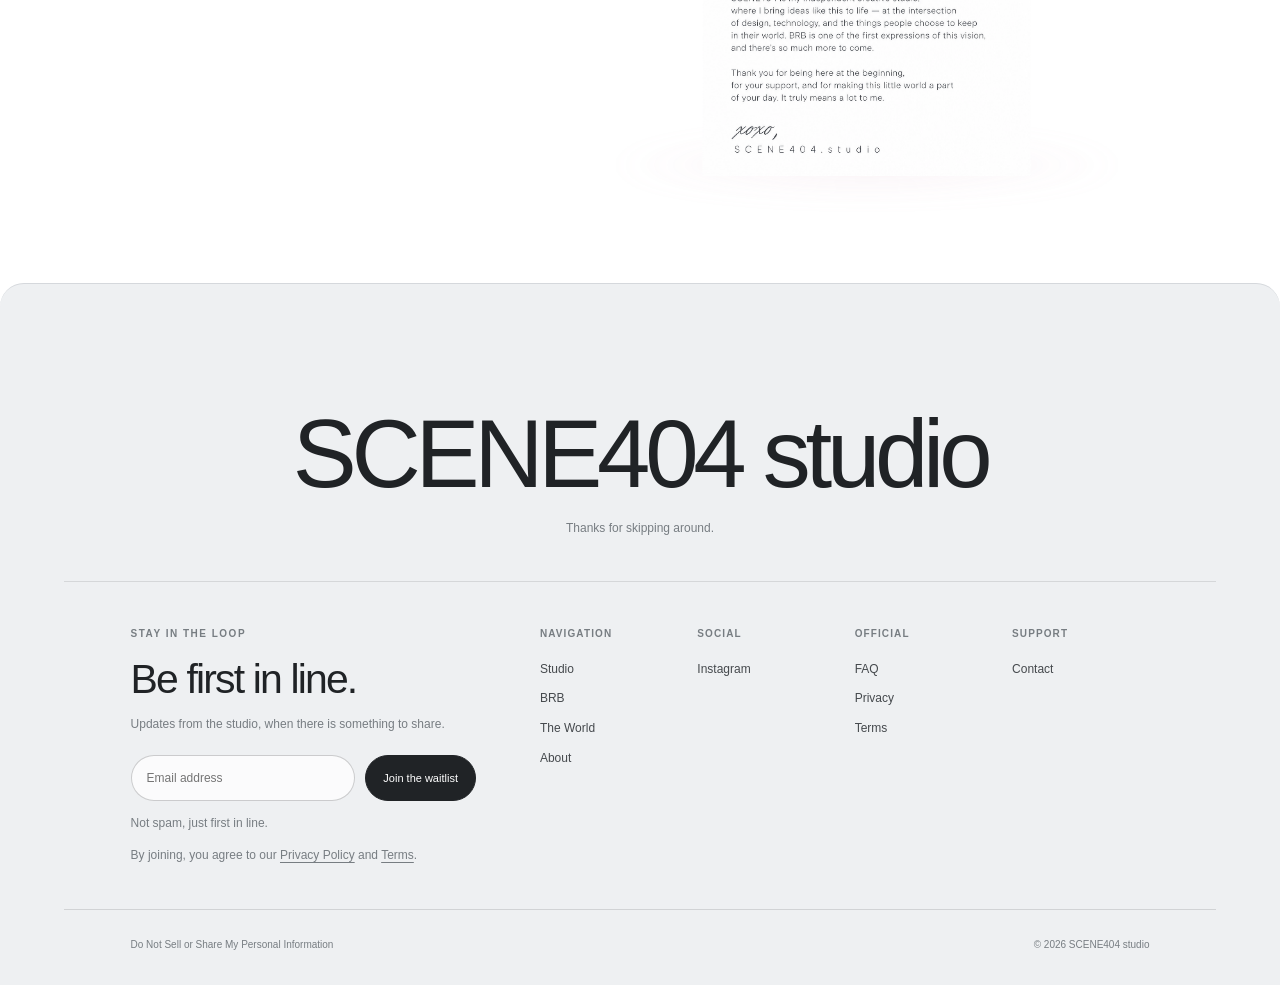
==== commit e65512ae: "Add files via upload" ====
--- a/about.html
+++ b/about.html
@@ -10,7 +10,7 @@
 <main>
 
 <section class="hero section about-hero"><div class="hero-copy"><p class="eyebrow">ABOUT THE STUDIO</p><h1>Things worth keeping around.</h1><p class="hero-description">SCENE404 is an independent studio exploring what digital products can feel like when they become more than tools.</p><p>We make products, characters, and worlds shaped by one belief: usefulness matters, but it is not the whole story.</p></div></section>
-<section class="moments section about-point-of-view"><div class="moments-copy"><p class="eyebrow">OUR POINT OF VIEW</p><h2>Useful isn't enough.</h2><p>The digital world is full of things that work. Fewer things give us a reason to remember them, return to them, or make them part of our everyday lives.</p><p>We are interested in that difference — the space between function and familiarity.</p><a class="pill-link" href="./world.html">Explore the world</a></div><div class="moments-media big-image motion-media"><img src="./studio-point-of-view.jpeg" alt="Utility gets us there. Experience brings us back. A SCENE404 studio concept visual." loading="lazy"></div></section>
+<section class="moments section about-point-of-view"><div class="moments-copy"><p class="eyebrow">OUR POINT OF VIEW</p><h2>Useful isn't enough.</h2><p>The digital world is full of things that work. Fewer things give us a reason to remember them, return to them, or make them part of our everyday lives.</p><p>We are interested in that difference — the space between function and familiarity.</p><a class="pill-link" href="./world.html">Explore the world</a></div></section>
 <section class="final-waitlist section"><div class="final-waitlist-copy"><p class="eyebrow">FOLLOW WHAT COMES NEXT</p><h2>A studio is more than one product.</h2><p>Join the list for new projects, first looks, and updates from SCENE404 studio.</p></div><form class="waitlist-form" action="https://formspree.io/f/xjgdddne" method="POST"><label for="about-email">Email address</label><div class="waitlist-form-row"><input id="about-email" type="email" name="email" placeholder="Your email address" autocomplete="email" required><button type="submit">Join the waitlist</button></div><p class="form-note">Not spam, just first in line.</p><p class="form-consent">By joining, you agree to our <a href="./privacy.html">Privacy Policy</a> and <a href="./terms.html">Terms</a>.</p></form></section>
 <section class="world section about-founders-note" id="founders-note"><div class="world-copy"><p class="eyebrow">A NOTE FROM THE FOUNDER</p><h2>Why I started building BRB.</h2></div><div class="world-media big-image motion-media"><img src="./founders-note.PNG" alt="A handwritten note from the founder of SCENE404 studio" loading="lazy"></div></section>
 
--- a/style.css
+++ b/style.css
@@ -1647,103 +1647,113 @@
   .personality-board-frame::after { transition:none !important; }
 }
 
-/* FINAL IMAGE FINISH — unified soft cards, clipped corners, no pasted-on edges */
-:root { --image-card-radius: 24px; --image-card-line: #edf0f1; }
-.motion-media,
-.big-image,
-.hero-media,
-.world-media,
-.app-media,
-.moments-media,
-.studio-point-image,
-.about-rare-image,
-.world-feature-image-frame,
-.personality-board-frame,
-.founders-note-media {
+
+/* STUDIO POINT-OF-VIEW CAROUSEL — four editorial slides, responsive */
+.studio-idea-carousel {
   position: relative;
-  isolation: isolate;
-  border: 1px solid var(--image-card-line) !important;
-  border-radius: var(--image-card-radius) !important;
-  background: linear-gradient(145deg, #fff 0%, #f8f9fa 100%) !important;
-  overflow: hidden !important;
-  clip-path: inset(0 round var(--image-card-radius));
-  box-shadow: 0 10px 32px rgba(32,35,38,.035);
-}
-.motion-media img,
-.big-image img,
-.hero-media img,
-.world-media img,
-.app-media img,
-.moments-media img,
-.studio-point-image img,
-.about-rare-image img,
-.world-feature-image-frame img,
-.personality-board-frame img,
-.founders-note-media img {
+  display: grid;
+  grid-template-columns: 42px minmax(0, 1fr) 42px;
+  grid-template-rows: auto auto;
+  align-items: center;
+  column-gap: clamp(8px, 1.6vw, 18px);
+  row-gap: 18px;
+  width: 100%;
+  max-width: 760px;
+  justify-self: end;
+  min-width: 0;
+}
+.studio-carousel-stage {
+  grid-column: 2;
+  grid-row: 1;
+  position: relative;
+  width: 100%;
+  min-width: 0;
+  aspect-ratio: 4 / 5;
+  overflow: hidden;
+  border: 1px solid #edf0f1;
+  border-radius: clamp(18px, 2.5vw, 28px);
+  background: #fff;
+  box-shadow: 0 14px 42px rgba(32,35,38,.035);
+  touch-action: pan-y;
+}
+.studio-carousel-slide {
+  position: absolute;
+  inset: 0;
+  display: grid;
+  place-items: center;
+  margin: 0;
+  padding: clamp(8px, 1.5vw, 18px);
+  opacity: 0;
+  pointer-events: none;
+  transform: scale(.975);
+  transition: opacity .35s ease, transform .55s cubic-bezier(.2,.7,.2,1);
+}
+.studio-carousel-slide.is-active {
+  opacity: 1;
+  pointer-events: auto;
+  transform: scale(1);
+}
+.studio-carousel-slide img {
   display: block;
   width: 100%;
-  height: auto;
-  max-width: 100%;
+  height: 100%;
   object-fit: contain;
   object-position: center;
-  border: 0 !important;
-  border-radius: 0 !important;
-  background: transparent !important;
-  box-shadow: none !important;
-}
-/* A quiet pool of light beneath the image, contained within each card. */
-.motion-media::after,
-.big-image::after,
-.studio-point-image::after,
-.about-rare-image::after,
-.world-feature-image-frame::after,
-.personality-board-frame::after {
-  content: "";
-  position: absolute;
-  z-index: -1;
-  left: 16%; right: 16%; bottom: 0;
-  height: 10%;
+  border-radius: clamp(12px, 1.8vw, 20px);
+}
+.studio-carousel-arrow {
+  grid-row: 1;
+  z-index: 2;
+  display: grid;
+  place-items: center;
+  width: 42px;
+  height: 42px;
+  padding: 0;
+  border: 1px solid #dfe2e4;
   border-radius: 50%;
-  background: radial-gradient(ellipse, rgba(205, 166, 190, .22) 0%, rgba(205,166,190,0) 72%);
-  filter: blur(15px);
-  opacity: .7;
-  pointer-events: none;
-}
-/* Editorial posters should sit inside the frame with breathing room, like the BRB carousel. */
-.world-feature-image-frame,
-.personality-board-frame,
-.about-rare-image { padding: clamp(10px, 1.5vw, 20px); }
-.world-feature-image-frame img,
-.personality-board-frame img,
-.about-rare-image img { max-height: 460px; object-fit: contain; }
-.studio-point-image { padding: clamp(8px, 1.2vw, 16px); }
-.studio-point-image img { max-height: 440px; object-fit: contain; }
-.about-page .about-point-of-view .moments-media { padding: clamp(8px, 1.2vw, 16px); }
-.about-page .about-point-of-view .moments-media img { max-height: 440px; object-fit: contain; }
-@media (hover: hover) and (pointer: fine) {
-  .motion-media:hover,
-  .big-image:hover,
-  .studio-point-image:hover,
-  .about-rare-image:hover,
-  .world-feature-image-frame:hover,
-  .personality-board-frame:hover {
-    box-shadow: 0 16px 38px rgba(32,35,38,.07);
-  }
+  background: rgba(255,255,255,.92);
+  color: #202326;
+  font-size: 20px;
+  line-height: 1;
+  cursor: pointer;
+  transition: background .2s ease, transform .2s ease, border-color .2s ease;
+}
+.studio-carousel-prev { grid-column: 1; }
+.studio-carousel-next { grid-column: 3; }
+.studio-carousel-arrow:hover { background: #f3f4f5; border-color: #c9cdd0; transform: scale(1.05); }
+.studio-carousel-arrow:focus-visible,
+.studio-carousel-dots button:focus-visible { outline: 2px solid #202326; outline-offset: 4px; }
+.studio-carousel-dots {
+  grid-column: 2;
+  grid-row: 2;
+  display: flex;
+  align-items: center;
+  justify-content: center;
+  gap: 9px;
+}
+.studio-carousel-dots button {
+  width: 7px;
+  height: 7px;
+  padding: 0;
+  border: 0;
+  border-radius: 50%;
+  background: #c9cdd0;
+  cursor: pointer;
+  transition: transform .2s ease, background .2s ease;
+}
+.studio-carousel-dots button.is-active { background: #202326; transform: scale(1.3); }
+@media (max-width: 900px) {
+  .studio-idea-carousel { grid-template-columns: 34px minmax(0,1fr) 34px; gap: 12px 6px; max-width: 100%; }
+  .studio-carousel-arrow { width: 34px; height: 34px; font-size: 17px; }
 }
 @media (max-width: 680px) {
-  :root { --image-card-radius: 18px; }
-  .world-feature-image-frame,
-  .personality-board-frame,
-  .about-rare-image,
-  .studio-point-image,
-  .about-page .about-point-of-view .moments-media { padding: 8px; }
-  .world-feature-image-frame img,
-  .personality-board-frame img,
-  .about-rare-image img,
-  .studio-point-image img,
-  .about-page .about-point-of-view .moments-media img { max-height: 320px; }
+  .studio-idea-carousel { width: 100%; grid-template-columns: 30px minmax(0,1fr) 30px; column-gap: 4px; row-gap: 14px; }
+  .studio-carousel-stage { aspect-ratio: 4 / 5; border-radius: 22px; }
+  .studio-carousel-slide { padding: 8px; }
+  .studio-carousel-slide img { border-radius: 15px; }
+  .studio-carousel-arrow { width: 30px; height: 30px; font-size: 16px; }
+  .studio-carousel-dots { gap: 8px; }
 }
 @media (prefers-reduced-motion: reduce) {
-  .motion-media, .big-image, .studio-point-image, .about-rare-image,
-  .world-feature-image-frame, .personality-board-frame { transition: none !important; }
-}
+  .studio-carousel-slide, .studio-carousel-arrow, .studio-carousel-dots button { transition: none !important; }
+}
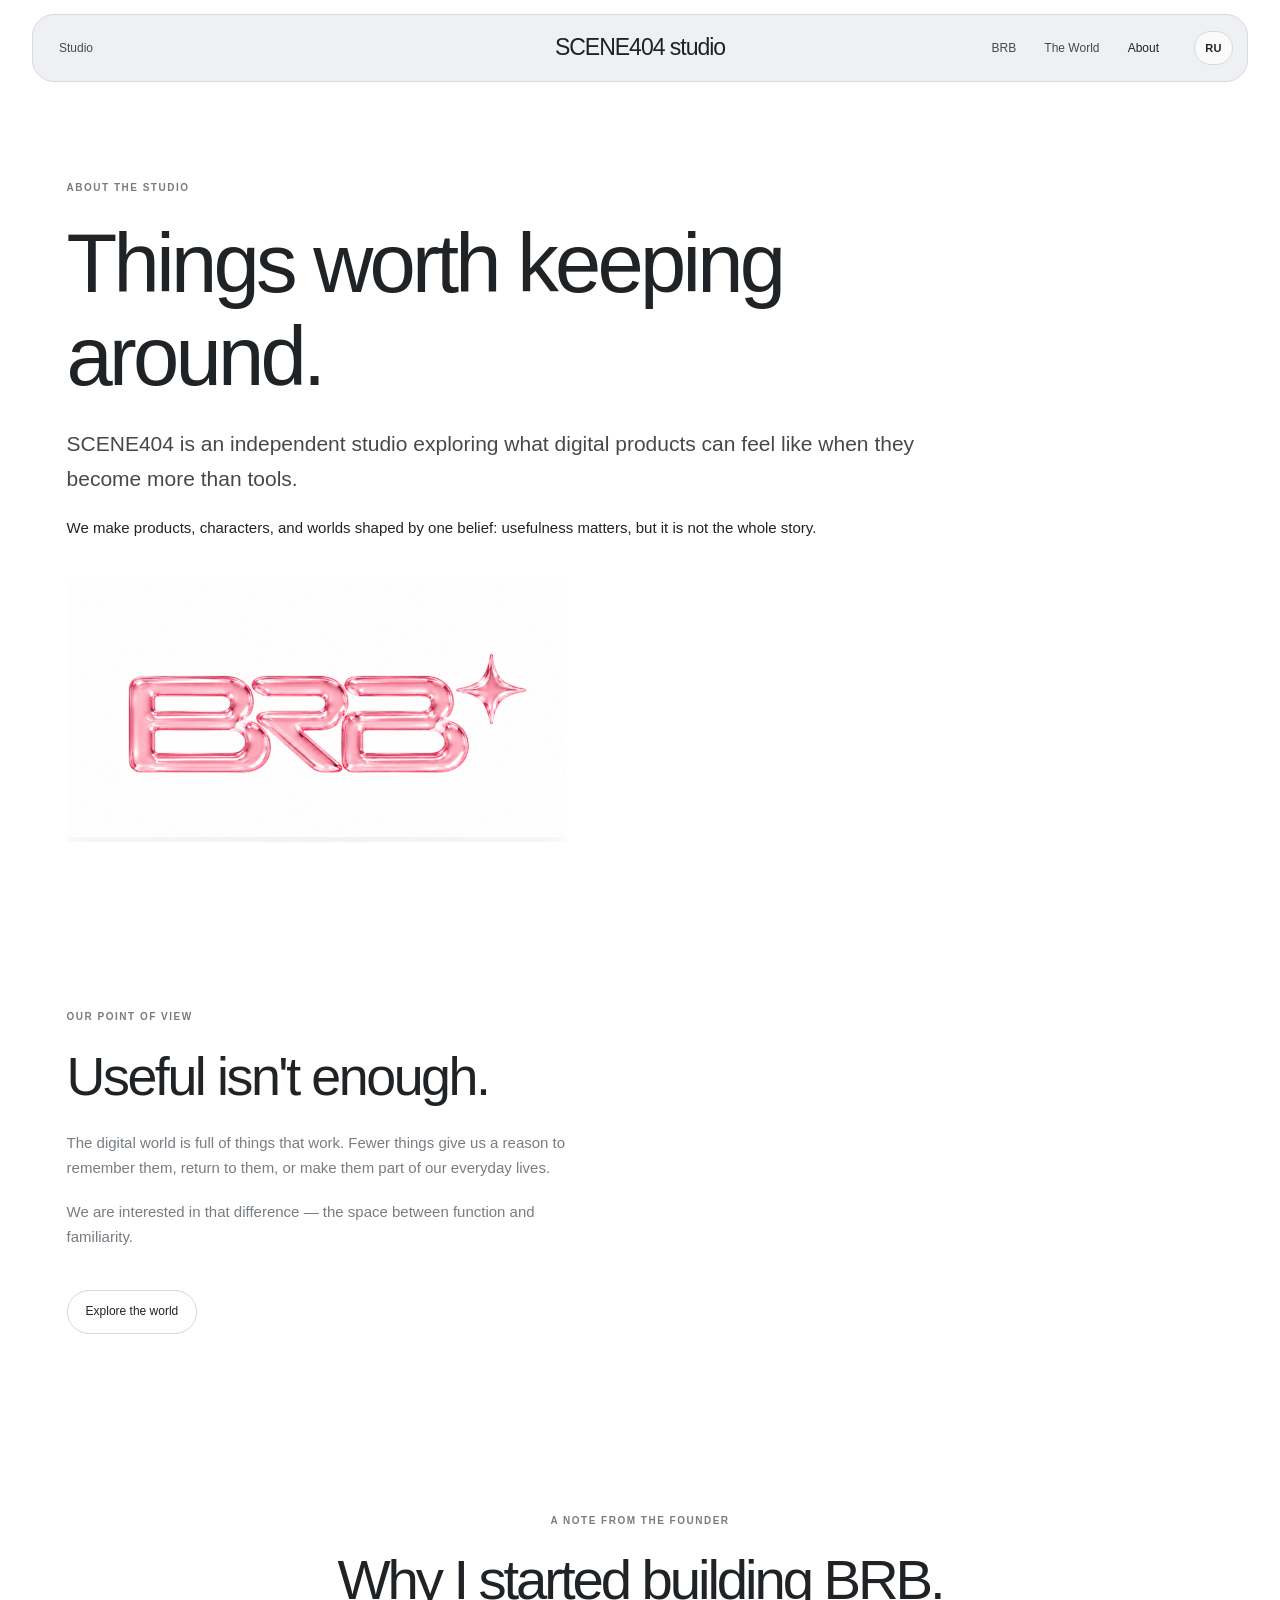
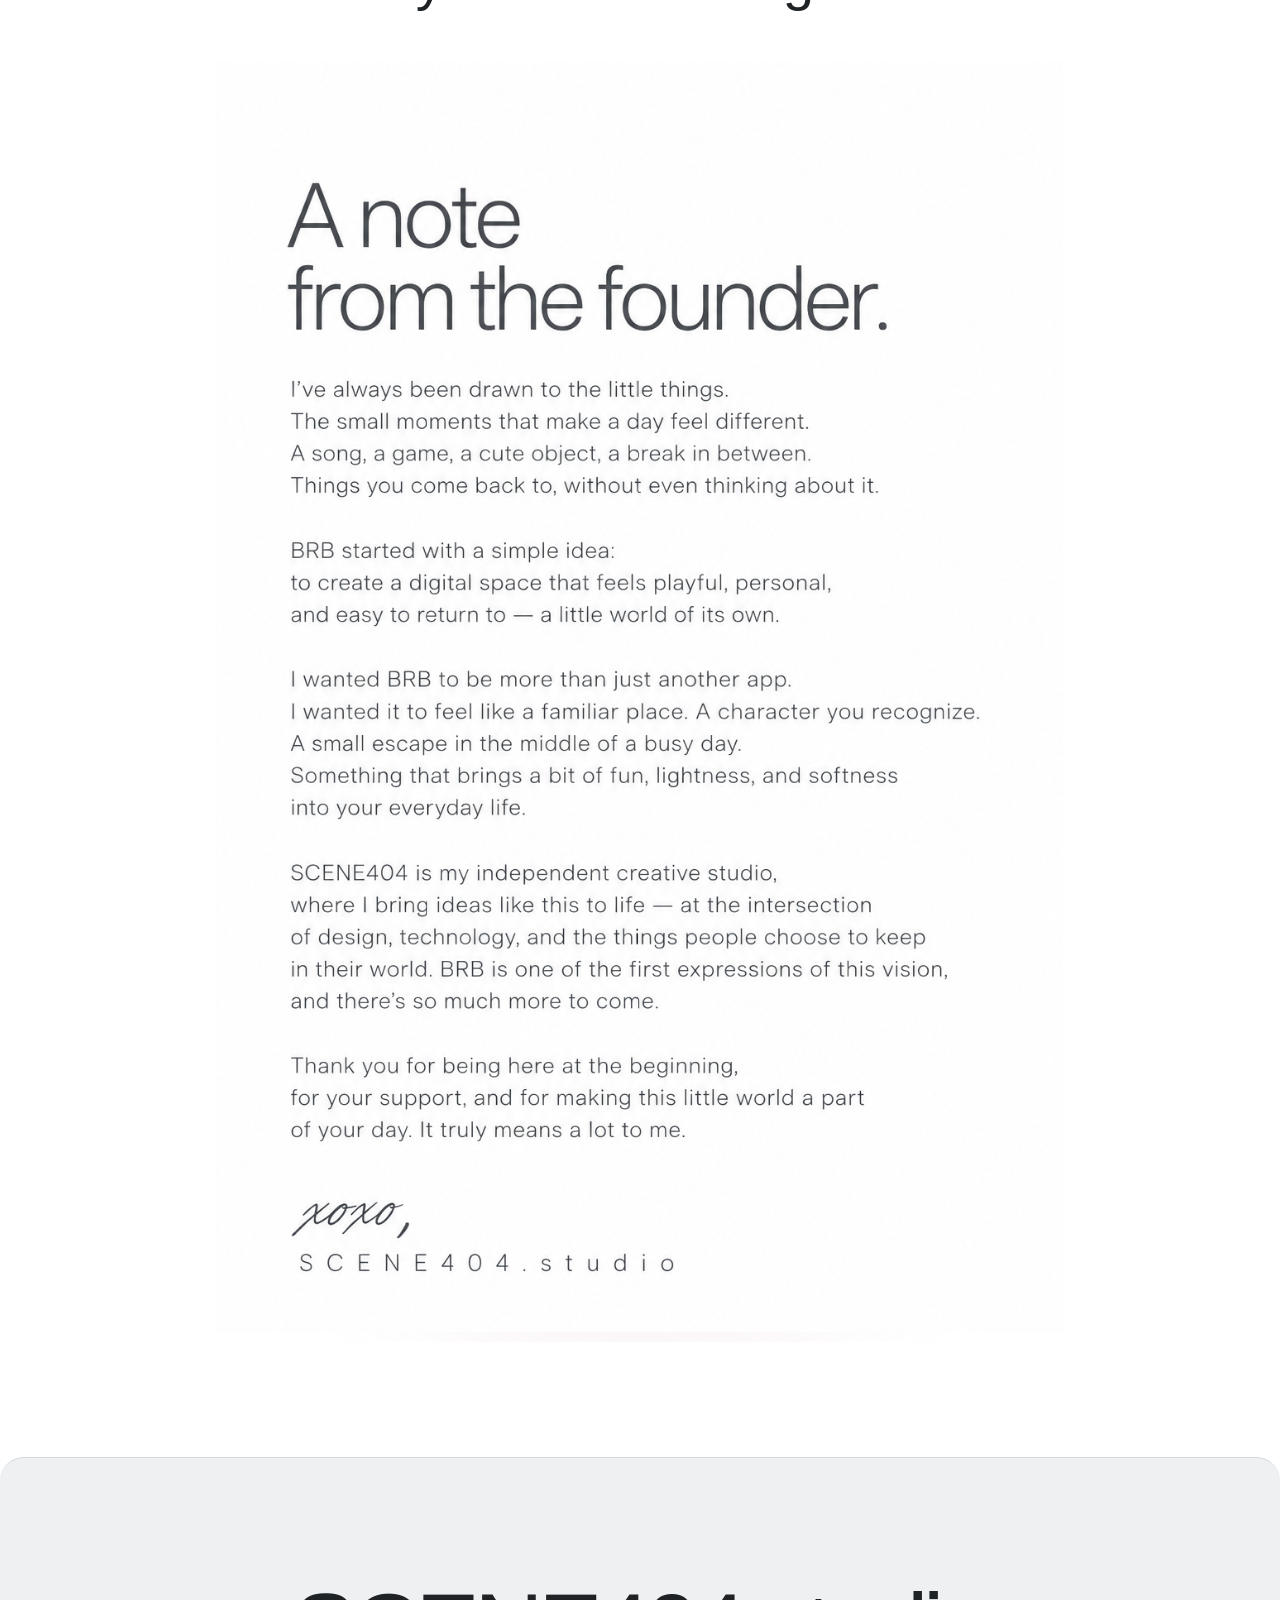
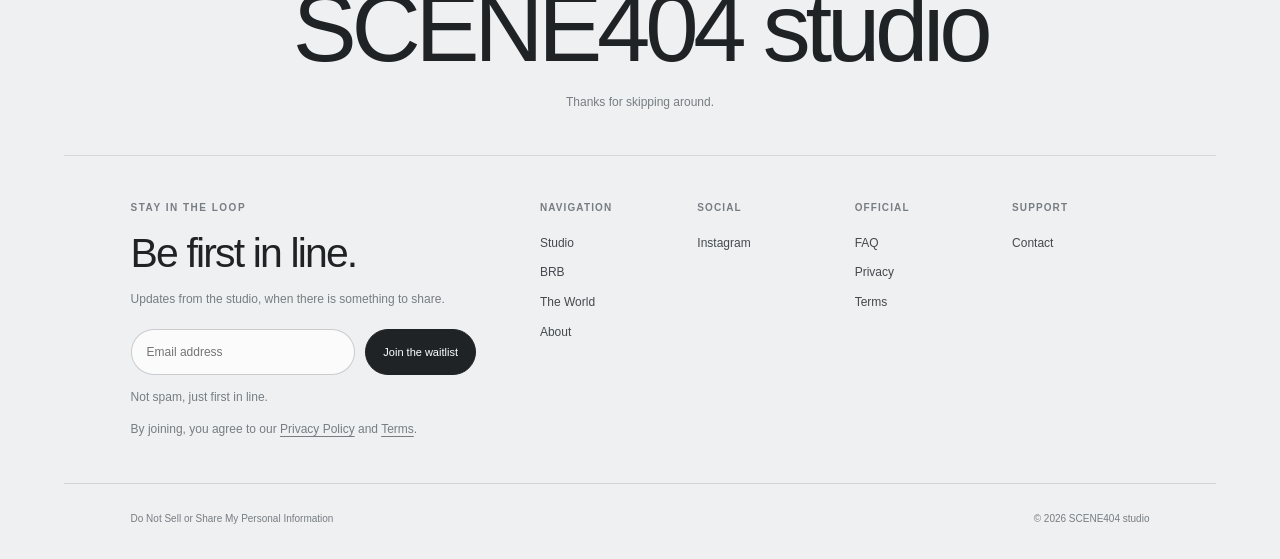
==== commit 082a46dd: "Add files via upload" ====
--- a/about.html
+++ b/about.html
@@ -9,7 +9,7 @@
 <header class="site-header"><nav class="nav-links" aria-label="Main navigation"><a href="./index.html">Studio</a><a href="./brb.html">BRB</a><a href="./world.html">The World</a><a href="./about.html" aria-current="page">About</a></nav><a class="logo" href="./index.html" aria-label="SCENE404 studio home">SCENE404 studio</a></header>
 <main>
 
-<section class="hero section about-hero"><div class="hero-copy"><p class="eyebrow">ABOUT THE STUDIO</p><h1>Things worth keeping around.</h1><p class="hero-description">SCENE404 is an independent studio exploring what digital products can feel like when they become more than tools.</p><p>We make products, characters, and worlds shaped by one belief: usefulness matters, but it is not the whole story.</p></div></section>
+<section class="hero section about-hero"><div class="hero-copy"><p class="eyebrow">ABOUT THE STUDIO</p><h1>Things worth keeping around.</h1><p class="hero-description">SCENE404 is an independent studio exploring what digital products can feel like when they become more than tools.</p><p>We make products, characters, and worlds shaped by one belief: usefulness matters, but it is not the whole story.</p><div class="about-pink-brb-logo motion-media"><img src="./brb-logo.PNG" alt="Glossy pink BRB logo" loading="eager"></div></div></section>
 <section class="moments section about-point-of-view"><div class="moments-copy"><p class="eyebrow">OUR POINT OF VIEW</p><h2>Useful isn't enough.</h2><p>The digital world is full of things that work. Fewer things give us a reason to remember them, return to them, or make them part of our everyday lives.</p><p>We are interested in that difference — the space between function and familiarity.</p><a class="pill-link" href="./world.html">Explore the world</a></div></section>
 <section class="final-waitlist section"><div class="final-waitlist-copy"><p class="eyebrow">FOLLOW WHAT COMES NEXT</p><h2>A studio is more than one product.</h2><p>Join the list for new projects, first looks, and updates from SCENE404 studio.</p></div><form class="waitlist-form" action="https://formspree.io/f/xjgdddne" method="POST"><label for="about-email">Email address</label><div class="waitlist-form-row"><input id="about-email" type="email" name="email" placeholder="Your email address" autocomplete="email" required><button type="submit">Join the waitlist</button></div><p class="form-note">Not spam, just first in line.</p><p class="form-consent">By joining, you agree to our <a href="./privacy.html">Privacy Policy</a> and <a href="./terms.html">Terms</a>.</p></form></section>
 <section class="world section about-founders-note" id="founders-note"><div class="world-copy"><p class="eyebrow">A NOTE FROM THE FOUNDER</p><h2>Why I started building BRB.</h2></div><div class="world-media big-image motion-media"><img src="./founders-note.PNG" alt="A handwritten note from the founder of SCENE404 studio" loading="lazy"></div></section>
--- a/style.css
+++ b/style.css
@@ -1757,3 +1757,165 @@
 @media (prefers-reduced-motion: reduce) {
   .studio-carousel-slide, .studio-carousel-arrow, .studio-carousel-dots button { transition: none !important; }
 }
+
+
+/* Language switch — added without changing the existing page layout */
+.language-toggle {
+  position: absolute; right: 14px; top: 50%; transform: translateY(-50%);
+  z-index: 5; display: inline-flex; align-items: center; justify-content: center;
+  min-width: 38px; height: 34px; padding: 0 10px;
+  border: 1px solid var(--scene-grey-border, #d5d8dc); border-radius: 999px;
+  background: rgba(255,255,255,.72); color: var(--black, #202326);
+  font: inherit; font-size: 11px; font-weight: 600; letter-spacing: .04em;
+  cursor: pointer; transition: background .2s ease, transform .2s ease;
+}
+.language-toggle:hover { background: #fff; transform: translateY(-50%) scale(1.04); }
+.site-header .nav-links { padding-right: 48px; }
+@media (max-width: 760px) {
+  .language-toggle { right: 10px; min-width: 36px; height: 32px; padding: 0 8px; }
+  .site-header .nav-links { padding-right: 0; }
+}
+@media (prefers-reduced-motion: reduce) { .language-toggle { transition: none; } }
+
+/* FINAL ABOUT PAGE POLISH: centered heading with the founder's note directly below */
+.about-page .about-founders-note {
+  display: flex;
+  flex-direction: column;
+  align-items: center;
+  justify-content: flex-start;
+  gap: clamp(24px, 3.5vw, 42px);
+  width: min(100% - 2 * var(--page-gutter, 5vw), 1120px);
+  margin-inline: auto;
+  padding-top: clamp(36px, 6vw, 84px);
+  padding-bottom: clamp(64px, 9vw, 128px);
+}
+.about-page .about-founders-note .world-copy {
+  width: 100%;
+  max-width: 900px;
+  margin: 0 auto;
+  text-align: center;
+}
+.about-page .about-founders-note .world-copy .eyebrow {
+  text-align: center;
+  margin-bottom: clamp(14px, 2vw, 22px);
+}
+.about-page .about-founders-note .world-copy h2 {
+  max-width: 100%;
+  margin: 0 auto;
+  text-align: center;
+  font-size: clamp(34px, 4.4vw, 62px);
+  line-height: 1.06;
+  letter-spacing: -.055em;
+  text-wrap: balance;
+}
+.about-page .about-founders-note .world-media {
+  width: 100%;
+  max-width: 860px;
+  max-height: none;
+  margin: 0 auto;
+  justify-self: center;
+  overflow: hidden;
+  border: 1px solid rgba(32,35,38,.07);
+  border-radius: clamp(18px, 2.4vw, 30px);
+  background: #f7f8f8;
+  box-shadow: 0 18px 48px rgba(32,35,38,.045);
+}
+.about-page .about-founders-note .world-media img {
+  display: block;
+  width: 100%;
+  height: auto;
+  max-height: none;
+  object-fit: contain;
+  object-position: center;
+  border-radius: inherit;
+}
+@media (max-width: 680px) {
+  .about-page .about-founders-note {
+    width: calc(100% - 36px);
+    gap: 22px;
+    padding-top: 34px;
+    padding-bottom: 68px;
+  }
+  .about-page .about-founders-note .world-copy h2 {
+    font-size: clamp(32px, 8.5vw, 44px);
+    line-height: 1.08;
+  }
+  .about-page .about-founders-note .world-media {
+    border-radius: 22px;
+  }
+}
+@media (prefers-reduced-motion: reduce) {
+  .about-page .about-founders-note .world-media img { transform: none !important; }
+}
+
+/* LANGUAGE TOGGLE FIX — keep RU/EN separate from the mobile menu and clear of desktop links. */
+@media (min-width: 761px) {
+  .site-header .nav-links { padding-right: 62px; }
+  .site-header .language-toggle { right: 14px; }
+}
+
+@media (max-width: 760px) {
+  .site-header {
+    position: fixed;
+    padding: 10px 54px;
+  }
+  .site-header .logo {
+    position: absolute;
+    left: 50%;
+    top: 50%;
+    width: max-content;
+    max-width: calc(100% - 150px);
+    margin: 0;
+    text-align: center;
+    transform: translate(-50%, -50%);
+  }
+  .site-header .mobile-menu-toggle {
+    position: relative;
+    inset: auto;
+    z-index: 7;
+    flex: 0 0 40px;
+    margin: 0 auto 0 -44px;
+  }
+  .site-header .language-toggle {
+    position: absolute;
+    top: 50%;
+    right: 10px;
+    z-index: 8;
+    min-width: 38px;
+    height: 34px;
+    padding: 0 9px;
+    transform: translateY(-50%);
+  }
+  .site-header .language-toggle:hover { transform: translateY(-50%); }
+  .site-header.is-compact .language-toggle { display: none !important; }
+  .site-header.is-compact .mobile-menu-toggle { margin: 0; }
+}
+
+
+/* About page: pink BRB logo sits beneath the studio introduction */
+.about-page .about-pink-brb-logo {
+  width: min(100%, 500px);
+  margin-top: clamp(24px, 3.5vw, 42px);
+  border-radius: 22px;
+  overflow: hidden;
+  background: #fff;
+  box-shadow: 0 18px 42px rgba(32, 35, 38, 0.055);
+}
+.about-page .about-pink-brb-logo img {
+  display: block;
+  width: 100%;
+  height: clamp(180px, 25vw, 260px);
+  object-fit: contain;
+  object-position: center;
+  border-radius: inherit;
+}
+@media (max-width: 700px) {
+  .about-page .about-pink-brb-logo {
+    width: 100%;
+    margin-top: 26px;
+    border-radius: 20px;
+  }
+  .about-page .about-pink-brb-logo img {
+    height: 220px;
+  }
+}
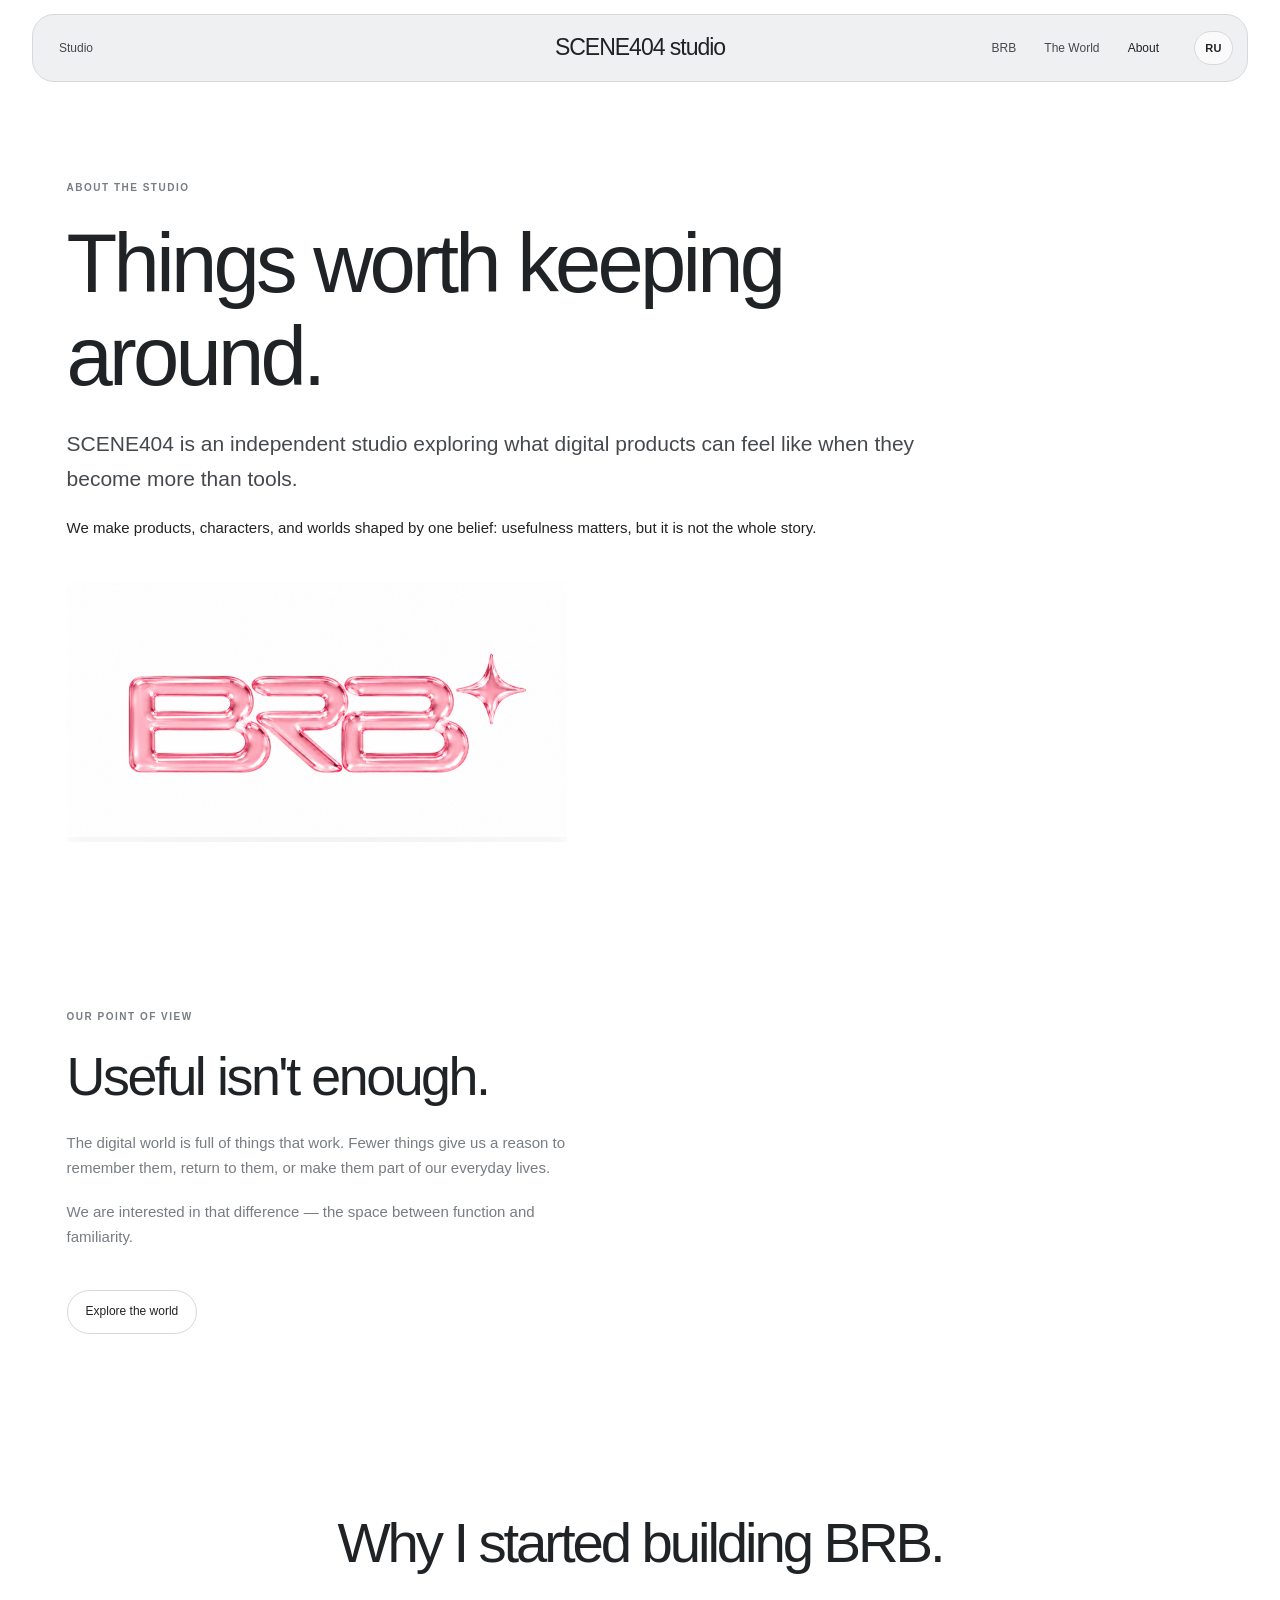
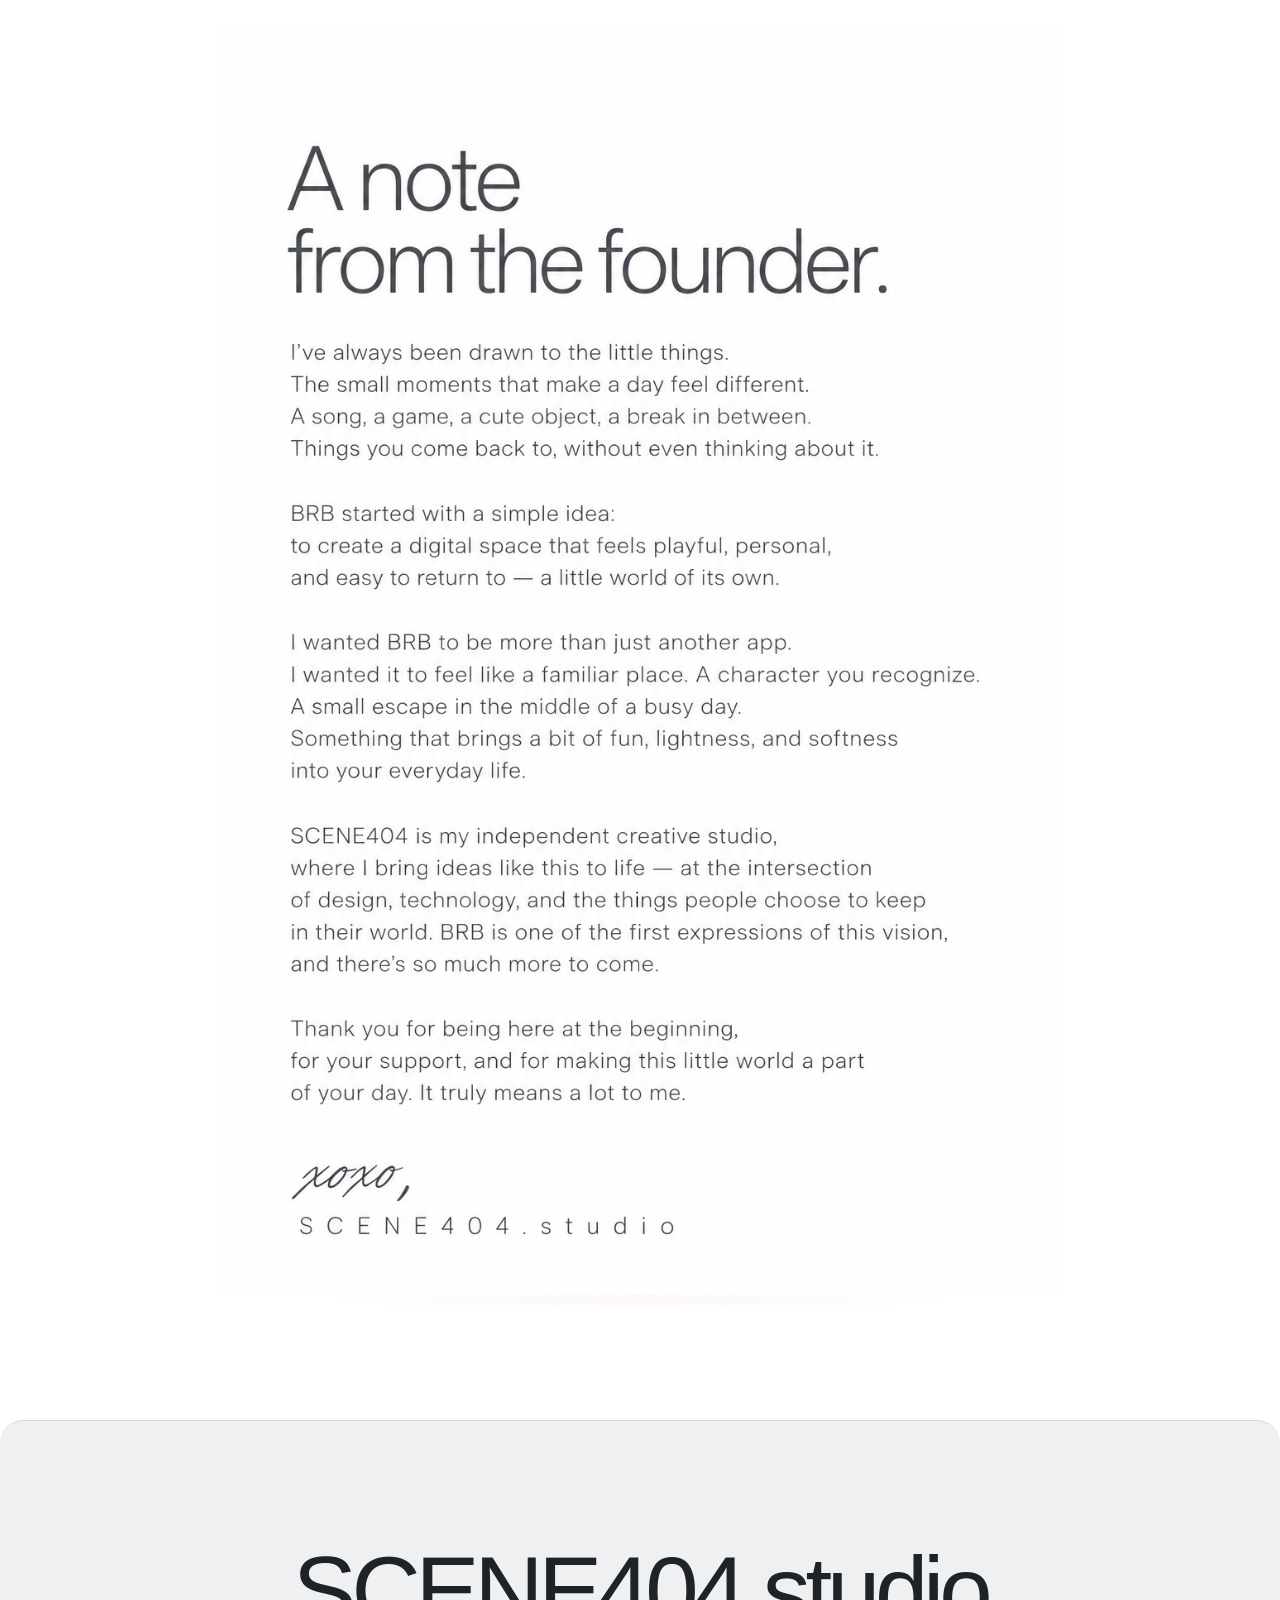
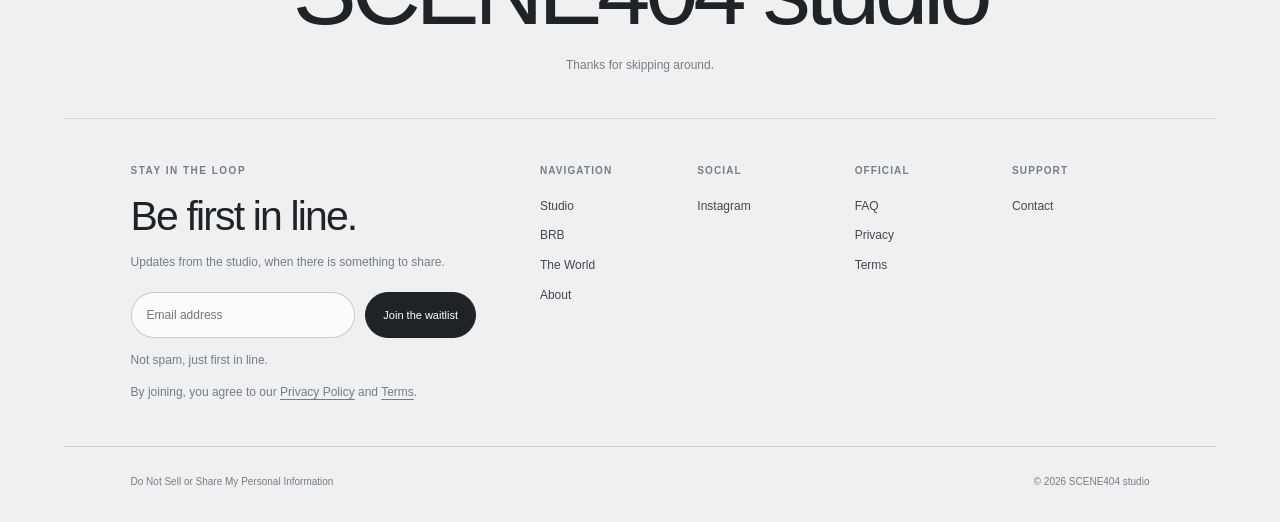
==== commit c96e1ea6: "Add files via upload" ====
--- a/about.html
+++ b/about.html
@@ -12,7 +12,7 @@
 <section class="hero section about-hero"><div class="hero-copy"><p class="eyebrow">ABOUT THE STUDIO</p><h1>Things worth keeping around.</h1><p class="hero-description">SCENE404 is an independent studio exploring what digital products can feel like when they become more than tools.</p><p>We make products, characters, and worlds shaped by one belief: usefulness matters, but it is not the whole story.</p><div class="about-pink-brb-logo motion-media"><img src="./brb-logo.PNG" alt="Glossy pink BRB logo" loading="eager"></div></div></section>
 <section class="moments section about-point-of-view"><div class="moments-copy"><p class="eyebrow">OUR POINT OF VIEW</p><h2>Useful isn't enough.</h2><p>The digital world is full of things that work. Fewer things give us a reason to remember them, return to them, or make them part of our everyday lives.</p><p>We are interested in that difference — the space between function and familiarity.</p><a class="pill-link" href="./world.html">Explore the world</a></div></section>
 <section class="final-waitlist section"><div class="final-waitlist-copy"><p class="eyebrow">FOLLOW WHAT COMES NEXT</p><h2>A studio is more than one product.</h2><p>Join the list for new projects, first looks, and updates from SCENE404 studio.</p></div><form class="waitlist-form" action="https://formspree.io/f/xjgdddne" method="POST"><label for="about-email">Email address</label><div class="waitlist-form-row"><input id="about-email" type="email" name="email" placeholder="Your email address" autocomplete="email" required><button type="submit">Join the waitlist</button></div><p class="form-note">Not spam, just first in line.</p><p class="form-consent">By joining, you agree to our <a href="./privacy.html">Privacy Policy</a> and <a href="./terms.html">Terms</a>.</p></form></section>
-<section class="world section about-founders-note" id="founders-note"><div class="world-copy"><p class="eyebrow">A NOTE FROM THE FOUNDER</p><h2>Why I started building BRB.</h2></div><div class="world-media big-image motion-media"><img src="./founders-note.PNG" alt="A handwritten note from the founder of SCENE404 studio" loading="lazy"></div></section>
+<section class="world section about-founders-note" id="founders-note"><div class="world-copy"><h2>Why I started building BRB.</h2></div><div class="world-media big-image motion-media"><img src="./founders-note.PNG" alt="A handwritten note from the founder of SCENE404 studio" loading="lazy"></div></section>
 
 </main>
 <footer class="site-footer">
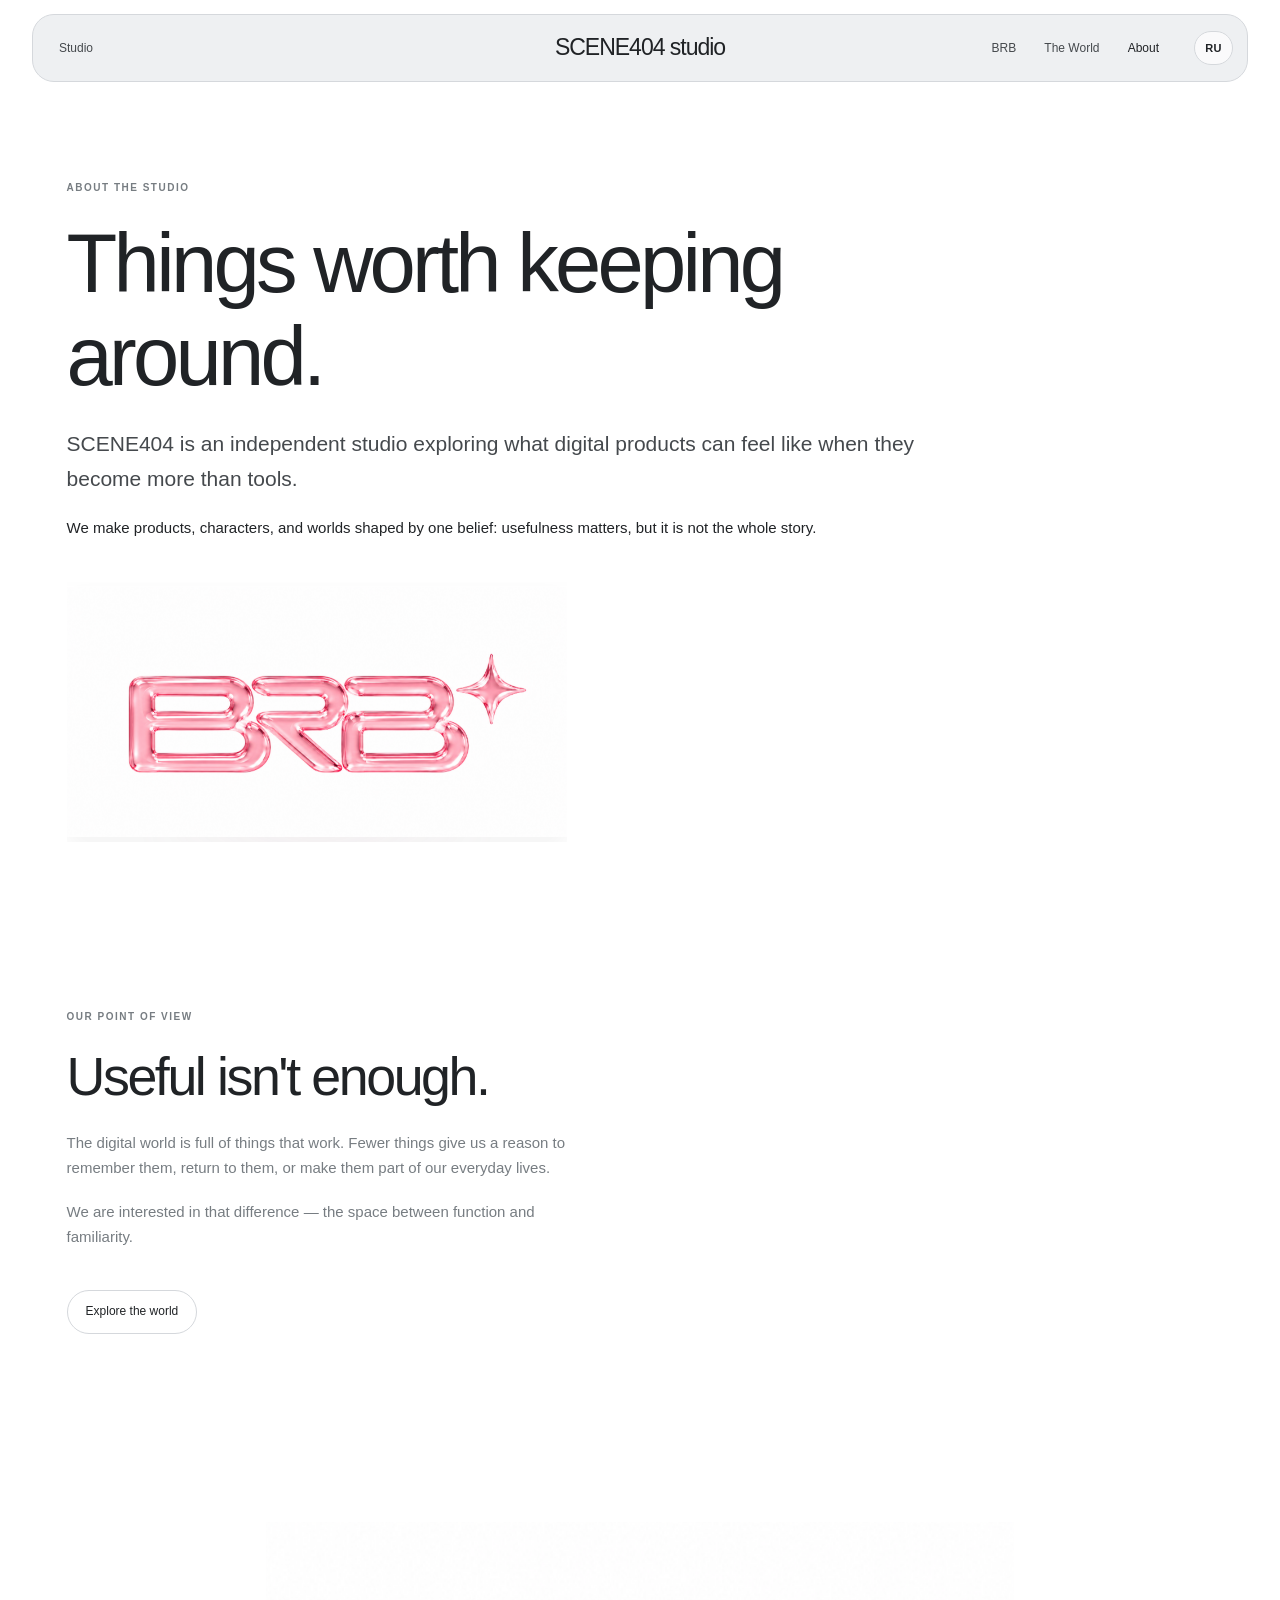
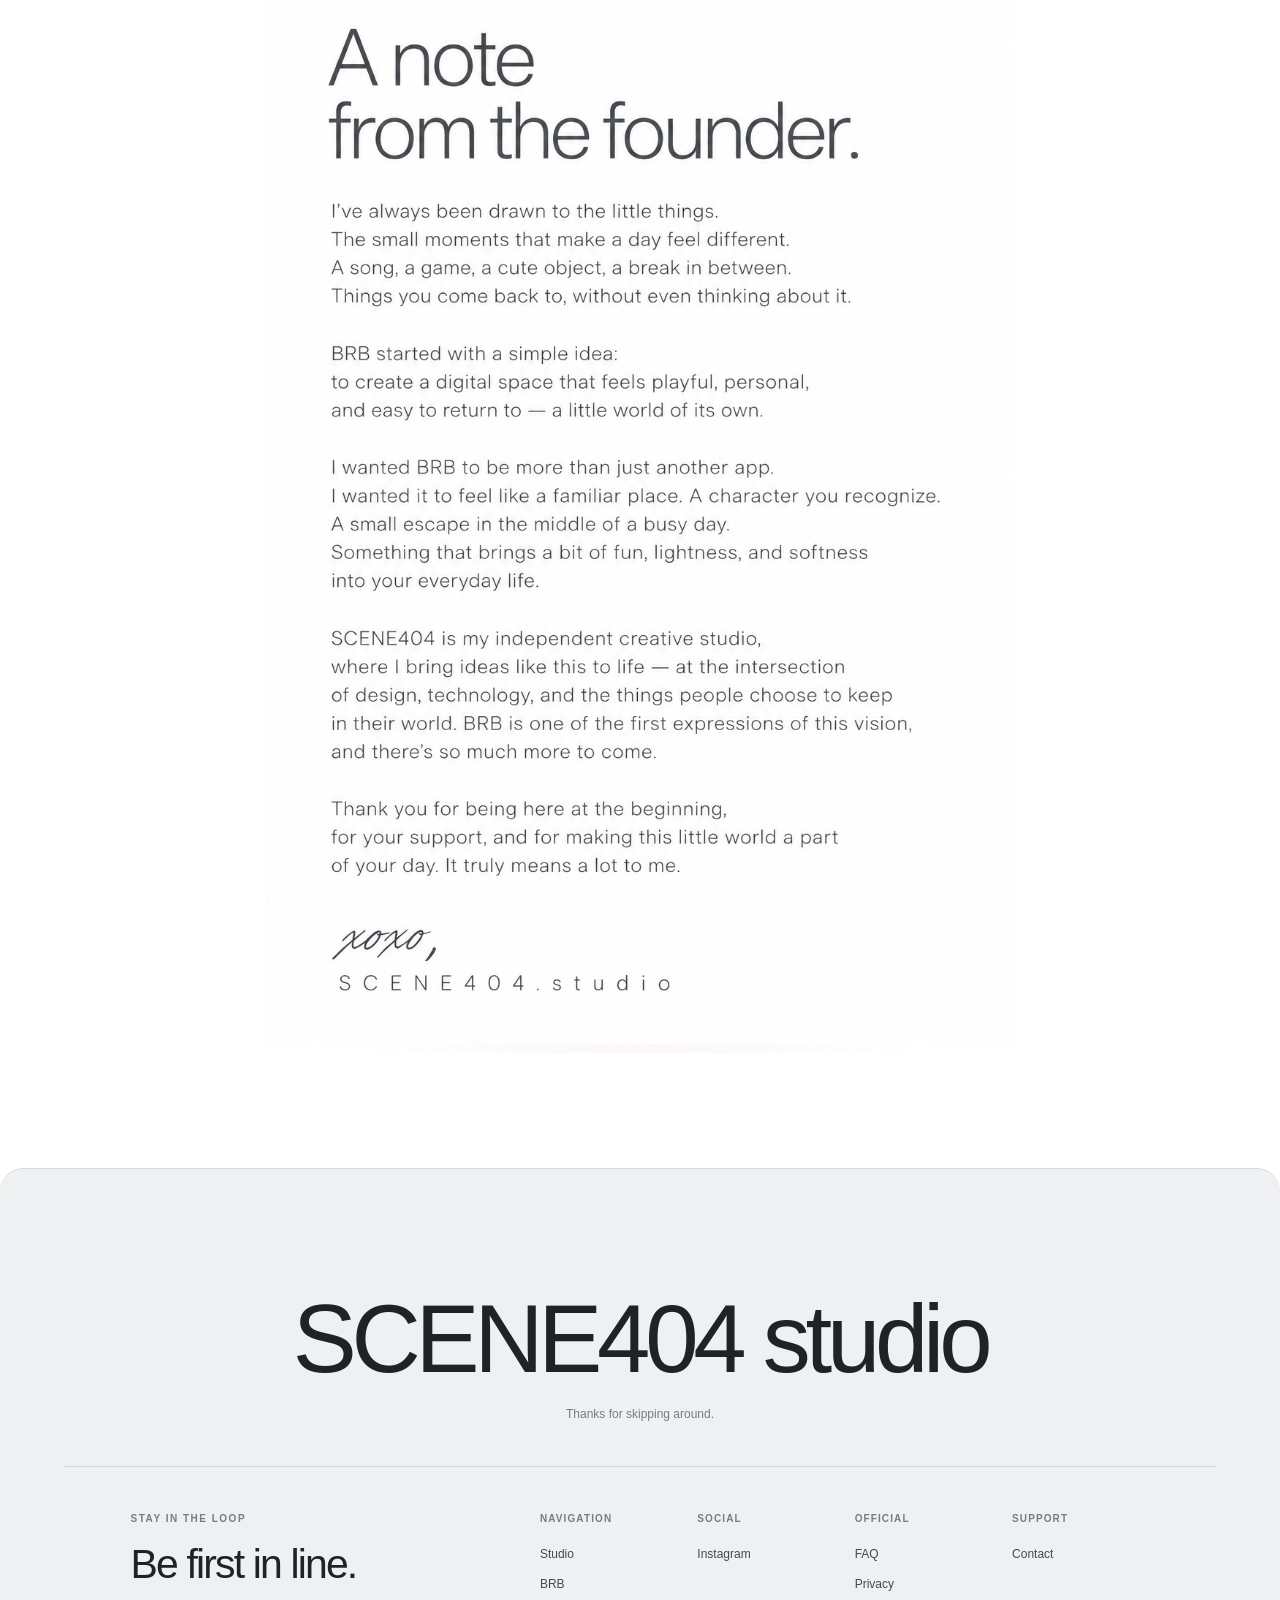
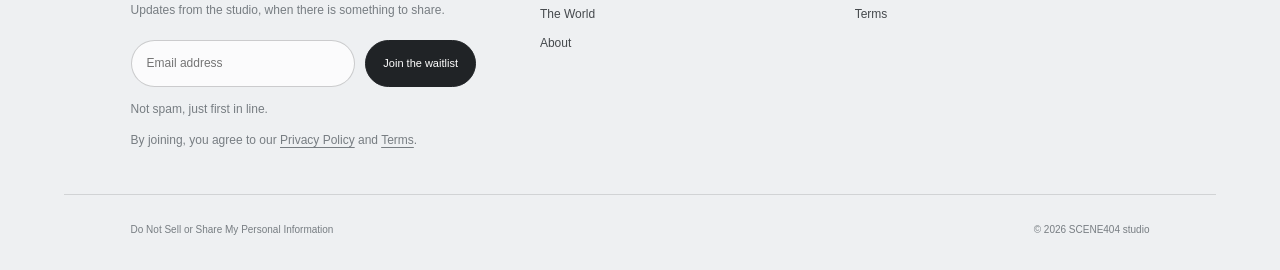
==== commit 2fdc9010: "Add files via upload" ====
--- a/about.html
+++ b/about.html
@@ -12,7 +12,7 @@
 <section class="hero section about-hero"><div class="hero-copy"><p class="eyebrow">ABOUT THE STUDIO</p><h1>Things worth keeping around.</h1><p class="hero-description">SCENE404 is an independent studio exploring what digital products can feel like when they become more than tools.</p><p>We make products, characters, and worlds shaped by one belief: usefulness matters, but it is not the whole story.</p><div class="about-pink-brb-logo motion-media"><img src="./brb-logo.PNG" alt="Glossy pink BRB logo" loading="eager"></div></div></section>
 <section class="moments section about-point-of-view"><div class="moments-copy"><p class="eyebrow">OUR POINT OF VIEW</p><h2>Useful isn't enough.</h2><p>The digital world is full of things that work. Fewer things give us a reason to remember them, return to them, or make them part of our everyday lives.</p><p>We are interested in that difference — the space between function and familiarity.</p><a class="pill-link" href="./world.html">Explore the world</a></div></section>
 <section class="final-waitlist section"><div class="final-waitlist-copy"><p class="eyebrow">FOLLOW WHAT COMES NEXT</p><h2>A studio is more than one product.</h2><p>Join the list for new projects, first looks, and updates from SCENE404 studio.</p></div><form class="waitlist-form" action="https://formspree.io/f/xjgdddne" method="POST"><label for="about-email">Email address</label><div class="waitlist-form-row"><input id="about-email" type="email" name="email" placeholder="Your email address" autocomplete="email" required><button type="submit">Join the waitlist</button></div><p class="form-note">Not spam, just first in line.</p><p class="form-consent">By joining, you agree to our <a href="./privacy.html">Privacy Policy</a> and <a href="./terms.html">Terms</a>.</p></form></section>
-<section class="world section about-founders-note" id="founders-note"><div class="world-copy"><h2>Why I started building BRB.</h2></div><div class="world-media big-image motion-media"><img src="./founders-note.PNG" alt="A handwritten note from the founder of SCENE404 studio" loading="lazy"></div></section>
+<section class="world section about-founders-note about-founders-note-image-only" id="founders-note" aria-label="A note from the founder"><div class="world-media big-image motion-media"><img src="./founders-note.PNG" alt="A handwritten note from the founder of SCENE404 studio" loading="lazy"></div></section>
 
 </main>
 <footer class="site-footer">
--- a/style.css
+++ b/style.css
@@ -1919,3 +1919,34 @@
     height: 220px;
   }
 }
+
+
+/* Founder note: image only, centered and responsive. */
+.about-page .about-founders-note-image-only {
+  display: grid;
+  grid-template-columns: minmax(0, 1fr);
+  justify-items: center;
+  gap: 0;
+}
+.about-page .about-founders-note-image-only .world-media {
+  width: min(100%, 760px);
+  max-width: 760px;
+  max-height: none;
+  justify-self: center;
+  border-radius: 18px;
+  overflow: hidden;
+}
+.about-page .about-founders-note-image-only .world-media img {
+  display: block;
+  width: 100%;
+  height: auto;
+  max-height: none;
+  object-fit: contain;
+  border-radius: inherit;
+}
+@media (max-width: 700px) {
+  .about-page .about-founders-note-image-only .world-media {
+    width: 100%;
+    border-radius: 16px;
+  }
+}
